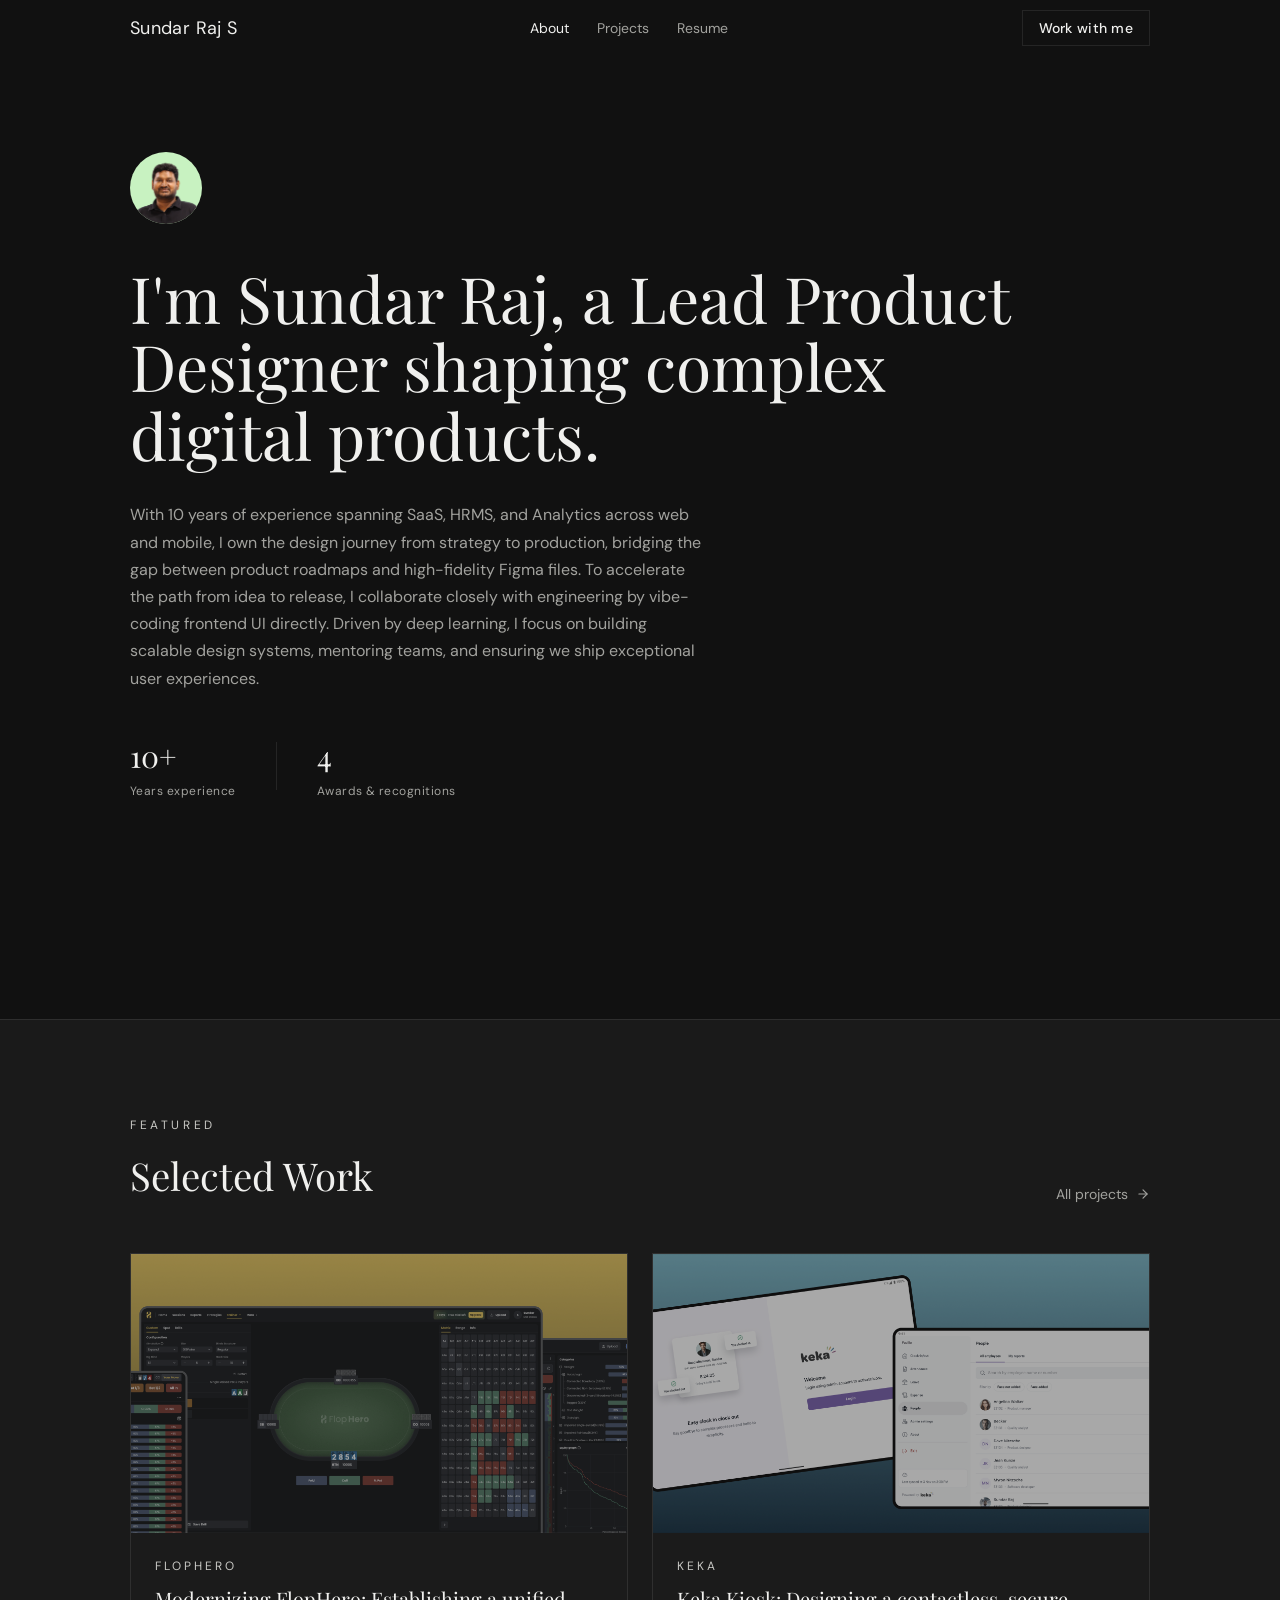
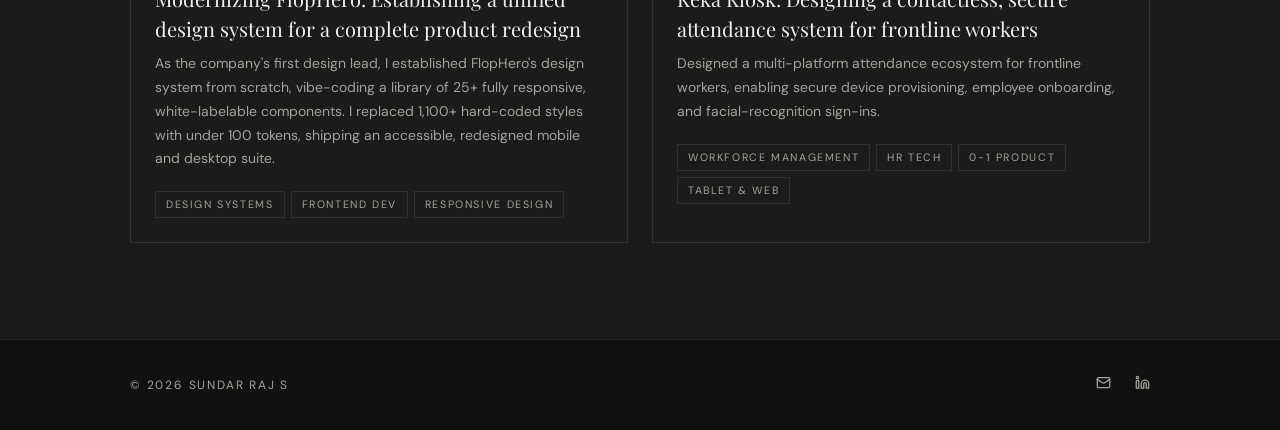
==== index.html @ 010fcfd5 "Convert internal page links to clean extensionless URLs" ====
<!DOCTYPE html>
<html lang="en">
<head>
  <meta charset="UTF-8">
  <meta name="viewport" content="width=device-width, initial-scale=1.0">
  <title>Sundar Raj S | Lead Product Designer</title>
  <meta name="description" content="Portfolio of Sundar Raj S - Lead Product Designer with 10 years of experience shaping SaaS, HRMS, and Analytics from 0 to 1.">
  
  <!-- CSS Stylesheet (fonts loaded via @import in CSS) -->
  <link rel="stylesheet" href="style.css?v=1.0.1">
  <link rel="icon" type="image/png" href="assets/images/favicon.png">
</head>
<body>

  <!-- Header & Navigation -->
  <header id="main-header">
    <nav class="nav-container">
      <a href="./" class="nav-logo">Sundar Raj S</a>
      
      <ul class="nav-links" id="nav-links">
        <li><a href="./" class="nav-link active">About</a></li>
        <li><a href="projects" class="nav-link">Projects</a></li>
        <li><a href="resume" class="nav-link">Resume</a></li>
      </ul>

      <div class="nav-controls">
        <a href="contact" class="btn-work">Work with me</a>

        <!-- Mobile Menu Trigger -->
        <button id="menu-btn" class="menu-toggle-btn" aria-label="Toggle navigation menu" aria-expanded="false" aria-controls="nav-links">
          <span class="menu-bar"></span>
          <span class="menu-bar"></span>
          <span class="menu-bar"></span>
        </button>
      </div>
    </nav>
  </header>

  <main>
    <!-- Hero Section -->
    <section class="hero-section">
      <div class="container hero-container">
        <div class="hero-content">
          <!-- Avatar -->
          <div class="avatar-circle-wrapper reveal">
            <img src="assets/images/avatar.png" alt="Sundar Raj S - Lead Product Designer" class="avatar-img" width="72" height="72">
          </div>

          <!-- Headline -->
          <h1 class="hero-title reveal">
            I'm Sundar Raj, a Lead Product Designer shaping complex digital products.
          </h1>

          <!-- Subtext -->
          <p class="hero-description reveal">
            With 10 years of experience spanning SaaS, HRMS, and Analytics across web and mobile, I own the design journey from strategy to production, bridging the gap between product roadmaps and high-fidelity Figma files. To accelerate the path from idea to release, I collaborate closely with engineering by vibe-coding frontend UI directly. Driven by deep learning, I focus on building scalable design systems, mentoring teams, and ensuring we ship exceptional user experiences.
          </p>

          <!-- Stats -->
          <div class="hero-stats reveal">
            <div class="stat-item">
              <span class="stat-num">10+</span>
              <span class="stat-label">Years experience</span>
            </div>
            <div class="stat-divider"></div>
            <div class="stat-item">
              <span class="stat-num">4</span>
              <span class="stat-label">Awards & recognitions</span>
            </div>
          </div>

          <!-- CTAs -->
          <div class="hero-actions reveal">
            <a href="projects" class="btn-primary">
              <span>View Projects</span>
              <svg class="btn-arrow" viewBox="0 0 24 24" fill="none" stroke="currentColor" stroke-width="2" stroke-linecap="round" stroke-linejoin="round">
                <line x1="5" y1="12" x2="19" y2="12"></line>
                <polyline points="12 5 19 12 12 19"></polyline>
              </svg>
            </a>
            <a href="resume" class="btn-underline">See full resume</a>
          </div>
        </div>
      </div>
    </section>

    <!-- Featured Section -->
    <section class="featured-section">
      <div class="container">
        <div class="featured-header">
          <div>
            <span class="section-subtitle">Featured</span>
            <h2 class="section-title">Selected Work</h2>
          </div>
          <a href="projects" class="all-projects-link">
            <span>All projects</span>
            <svg viewBox="0 0 24 24" fill="none" stroke="currentColor" stroke-width="2" stroke-linecap="round" stroke-linejoin="round">
              <line x1="5" y1="12" x2="19" y2="12"></line>
              <polyline points="12 5 19 12 12 19"></polyline>
            </svg>
          </a>
        </div>

        <div class="projects-grid reveal-stagger">
          <!-- Project 1: FlopHero Design System -->
          <a href="https://www.figma.com/proto/brfTWLVLjNXgGkusMZXAan/Flophero---App-modernization?node-id=1-12493&viewport=235%2C183%2C0.57&t=0TmITDCFN2LDZJGP-1&scaling=min-zoom&content-scaling=fixed&page-id=0%3A1" target="_blank" rel="noopener noreferrer" class="project-card reveal" style="--stagger-index: 0; text-decoration: none; color: inherit; display: block;">
            <div class="project-card-image">
              <img src="assets/images/case-study/flophero_banner.png" alt="FlopHero design system banner">
            </div>
            <div class="project-card-content">
              <span class="project-meta">FlopHero</span>
              <h3>Modernizing FlopHero: Establishing a unified design system for a complete product redesign</h3>
              <p>As the company's first design lead, I established FlopHero's design system from scratch, vibe-coding a library of 25+ fully responsive, white-labelable components. I replaced 1,100+ hard-coded styles with under 100 tokens, shipping an accessible, redesigned mobile and desktop suite.</p>
              <div class="project-tags">
                <span class="badge">Design Systems</span>
                <span class="badge">Frontend Dev</span>
                <span class="badge">Responsive Design</span>
              </div>
            </div>
          </a>

          <!-- Project 2: Keka Kiosk -->
          <a href="https://www.figma.com/proto/9e7sIHmRS4ksydPuWHQAsM/Keka---Kiosk-app?node-id=3001-2502&viewport=838%2C143%2C0.53&t=90IKi70VnqGnGCPE-1&scaling=min-zoom&content-scaling=fixed&page-id=0%3A1" target="_blank" rel="noopener noreferrer" class="project-card reveal" style="--stagger-index: 1; text-decoration: none; color: inherit; display: block;">
            <div class="project-card-image">
              <img src="assets/images/case-study/keka_kiosk_banner.png" alt="Keka Kiosk banner">
            </div>
            <div class="project-card-content">
              <span class="project-meta">Keka</span>
              <h3>Keka Kiosk: Designing a contactless, secure attendance system for frontline workers</h3>
              <p>Designed a multi-platform attendance ecosystem for frontline workers, enabling secure device provisioning, employee onboarding, and facial-recognition sign-ins.</p>
              <div class="project-tags">
                <span class="badge">Workforce Management</span>
                <span class="badge">HR Tech</span>
                <span class="badge">0-1 Product</span>
                <span class="badge">Tablet & Web</span>
              </div>
            </div>
          </a>
        </div>

        <!-- Mobile "All projects" link -->
        <a href="projects" class="all-projects-link-mobile">
          <span>All projects</span>
          <svg viewBox="0 0 24 24" fill="none" stroke="currentColor" stroke-width="2" stroke-linecap="round" stroke-linejoin="round">
            <line x1="5" y1="12" x2="19" y2="12"></line>
            <polyline points="12 5 19 12 12 19"></polyline>
          </svg>
        </a>
      </div>
    </section>
  </main>

  <!-- Footer -->
  <footer class="main-footer">
    <div class="container footer-container">
      <p>&copy; 2026 Sundar Raj S</p>
      <div class="social-links">
        <a href="mailto:sundar.selvanathan@gmail.com" aria-label="Email">
          <svg viewBox="0 0 24 24" fill="none" stroke="currentColor" stroke-width="2" stroke-linecap="round" stroke-linejoin="round">
            <rect width="20" height="16" x="2" y="4" rx="2"></rect>
            <path d="m22 7-8.97 5.7a1.94 1.94 0 0 1-2.06 0L2 7"></path>
          </svg>
        </a>
        <a href="https://linkedin.com/in/sundarrajs" target="_blank" rel="noopener noreferrer" aria-label="LinkedIn">
          <svg viewBox="0 0 24 24" fill="none" stroke="currentColor" stroke-width="2" stroke-linecap="round" stroke-linejoin="round">
            <path d="M16 8a6 6 0 0 1 6 6v7h-4v-7a2 2 0 0 0-2-2 2 2 0 0 0-2 2v7h-4v-7a6 6 0 0 1 6-6z"></path>
            <rect width="4" height="12" x="2" y="9"></rect>
            <circle cx="4" cy="4" r="2"></circle>
          </svg>
        </a>
      </div>
    </div>
  </footer>

  <script src="script.js?v=1.0.1"></script>
</body>
</html>
---- style.css ----
/* ==========================================================================
   DESIGN TOKENS — EDITORIAL BRUTALIST (Figma Make)
   ========================================================================== */

@import url('https://fonts.googleapis.com/css2?family=Playfair+Display:ital,wght@0,400;0,500;0,600;1,400;1,500&family=DM+Sans:wght@300;400;500&display=swap');

:root {
  /* Fonts */
  --font-serif: 'Playfair Display', Georgia, serif;
  --font-sans: 'DM Sans', system-ui, -apple-system, sans-serif;

  /* Palette */
  --bg-primary: #111111;
  --bg-secondary: #1a1a1a;
  --bg-card: #1b1b1b;
  --text-primary: #f0f0ee;
  --text-secondary: #c8c8c4;
  --text-muted: #a2a29e;
  --border-color: rgba(240, 240, 238, 0.09);
  --accent: #c8c8c4;

  /* Layout */
  --max-width: 1100px;
  --header-height: 56px;
  --transition-smooth: all 0.3s cubic-bezier(0.16, 1, 0.3, 1);
}

/* ==========================================================================
   BASE & RESET
   ========================================================================== */

*, *::before, *::after {
  box-sizing: border-box;
  margin: 0;
  padding: 0;
}

html {
  scroll-behavior: smooth;
  scroll-padding-top: var(--header-height);
  font-size: 16px;
}

body {
  font-family: var(--font-sans);
  font-weight: 400;
  background-color: var(--bg-primary);
  color: var(--text-primary);
  line-height: 1.6;
  overflow-x: hidden;
}

h1, h2, h3, h4 {
  font-weight: 500;
  line-height: 1.5;
}

a {
  color: inherit;
  text-decoration: none;
  transition: var(--transition-smooth);
}

ul {
  list-style: none;
}

img {
  max-width: 100%;
  height: auto;
  display: block;
}

/* ==========================================================================
   LAYOUT UTILITIES
   ========================================================================== */

.container {
  max-width: var(--max-width);
  margin: 0 auto;
  padding: 0 2.5rem;
  width: 100%;
}

@media (min-width: 768px) {
  .container {
    padding: 0 2.5rem;
  }
}

/* ==========================================================================
   HEADER & NAVIGATION
   ========================================================================== */

#main-header {
  position: fixed;
  top: 0;
  left: 0;
  right: 0;
  z-index: 1000;
  height: var(--header-height);
  transition: background-color 0.4s ease, border-color 0.4s ease;
  background: transparent;
}

#main-header.scrolled {
  background: rgba(17, 17, 17, 0.96);
  backdrop-filter: blur(4px);
  -webkit-backdrop-filter: blur(4px);
  border-bottom: 1px solid var(--border-color);
}

.nav-container {
  max-width: var(--max-width);
  margin: 0 auto;
  padding: 0 2.5rem;
  height: 100%;
  display: flex;
  justify-content: space-between;
  align-items: center;
}

.nav-logo {
  font-weight: 400;
  font-size: 1.125rem;
  color: var(--text-primary);
  letter-spacing: 0.02em;
}

.nav-logo:hover {
  color: var(--text-secondary);
}

.nav-links {
  display: flex;
  gap: 0.25rem;
}

.nav-link {
  font-weight: 400;
  font-size: 0.875rem;
  color: var(--text-muted);
  padding: 0.375rem 0.75rem;
  transition: color 0.2s ease;
}

.nav-link:hover {
  color: var(--text-primary);
}

.nav-link.active {
  color: var(--text-primary);
}

.nav-controls {
  display: flex;
  align-items: center;
  gap: 0.75rem;
}

/* "Work with me" button */
.btn-work {
  font-size: 0.875rem;
  font-weight: 500;
  padding: 0.375rem 1rem;
  border: 1px solid var(--border-color);
  color: var(--text-primary);
  letter-spacing: 0.02em;
  transition: all 0.2s ease;
}

.btn-work:hover {
  background: var(--text-primary);
  color: var(--bg-primary);
  border-color: var(--text-primary);
}

.btn-work.active {
  background: var(--text-primary);
  color: var(--bg-primary);
  border-color: var(--text-primary);
}

/* Mobile Menu Toggle */
.menu-toggle-btn {
  display: none;
  background: transparent;
  border: none;
  width: 28px;
  height: 20px;
  cursor: pointer;
  flex-direction: column;
  justify-content: space-between;
  padding: 0;
}

.menu-bar {
  display: block;
  width: 100%;
  height: 2px;
  background: var(--text-primary);
  transition: var(--transition-smooth);
}

/* ==========================================================================
   HERO SECTION (HOME PAGE)
   ========================================================================== */

.hero-section {
  min-height: 100vh;
  display: flex;
  flex-direction: column;
  justify-content: center;
  padding-top: var(--header-height);
}

.hero-container {
  padding-top: 6rem;
  padding-bottom: 8rem;
}

.hero-content {
  max-width: 100%;
}

/* Avatar */
.avatar-circle-wrapper {
  width: 72px;
  height: 72px;
  border-radius: 50%;
  overflow: hidden;
  background-color: #c8f2c1;
  margin-bottom: 2.5rem;
}

.avatar-img {
  width: 100%;
  height: 100%;
  object-fit: cover;
}

/* Headline */
.hero-title {
  font-family: var(--font-serif);
  font-size: clamp(2.25rem, 5vw, 4.5rem);
  font-weight: 400;
  line-height: 1.07;
  color: var(--text-primary);
  margin-bottom: 2rem;
  max-width: 56rem;
}

.hero-title em,
.hero-title .italic {
  font-style: italic;
  color: var(--text-secondary);
}

/* Subtext */
.hero-description {
  color: var(--text-muted);
  font-size: 1rem;
  line-height: 1.7;
  max-width: 36rem;
  margin-bottom: 2.5rem;
}

/* Stats */
.hero-stats {
  display: flex;
  align-items: flex-start;
  gap: 2.5rem;
  margin-bottom: 3rem;
}

.stat-item {
  display: flex;
  flex-direction: column;
  gap: 0.125rem;
}

.stat-num {
  font-family: var(--font-serif);
  font-size: 1.875rem;
  font-weight: 400;
  color: var(--text-primary);
}

.stat-label {
  font-size: 0.75rem;
  color: var(--text-muted);
  letter-spacing: 0.04em;
}

.stat-divider {
  width: 1px;
  height: 48px;
  background: var(--border-color);
  align-self: center;
}

/* CTAs */
.hero-actions {
  display: flex;
  flex-wrap: wrap;
  align-items: center;
  gap: 1rem;
}

.btn-primary {
  display: inline-flex;
  align-items: center;
  gap: 0.5rem;
  background: var(--text-primary);
  color: var(--bg-primary);
  padding: 0.625rem 1.5rem;
  font-size: 0.875rem;
  font-weight: 500;
  letter-spacing: 0.02em;
  border: none;
  cursor: pointer;
  transition: opacity 0.2s ease;
}

.btn-primary:hover {
  opacity: 0.8;
}

.btn-primary .btn-arrow {
  width: 14px;
  height: 14px;
}

.btn-underline {
  font-size: 0.875rem;
  color: var(--text-muted);
  text-decoration: underline;
  text-underline-offset: 4px;
  text-decoration-color: rgba(110, 110, 106, 0.3);
  letter-spacing: 0.02em;
}

.btn-underline:hover {
  color: var(--text-primary);
}

/* ==========================================================================
   FEATURED / SELECTED WORK SECTION
   ========================================================================== */

.featured-section {
  background: var(--bg-secondary);
  border-top: 1px solid var(--border-color);
  padding: 6rem 0;
}

.section-subtitle {
  font-size: 0.75rem;
  letter-spacing: 0.3em;
  text-transform: uppercase;
  color: var(--text-secondary);
  margin-bottom: 0.75rem;
  display: block;
}

.section-title {
  font-family: var(--font-serif);
  font-size: clamp(1.875rem, 3vw, 2.5rem);
  font-weight: 400;
  color: var(--text-primary);
}

.featured-header {
  display: flex;
  align-items: flex-end;
  justify-content: space-between;
  margin-bottom: 3rem;
}

.all-projects-link {
  display: flex;
  align-items: center;
  gap: 0.5rem;
  font-size: 0.875rem;
  color: var(--text-muted);
  transition: color 0.2s ease;
}

.all-projects-link:hover {
  color: var(--text-primary);
}

.all-projects-link svg {
  width: 14px;
  height: 14px;
}

/* Project Cards */
.projects-grid {
  display: grid;
  grid-template-columns: repeat(2, 1fr);
  gap: 1.5rem;
}

.project-card {
  background: var(--bg-card);
  border: 1px solid var(--border-color);
  overflow: hidden;
  cursor: pointer;
  transition: border-color 0.3s ease;
}

.project-card:hover {
  border-color: rgba(200, 200, 196, 0.25);
}

.project-card-image {
  aspect-ratio: 16 / 9;
  background: #252525;
  overflow: hidden;
  position: relative;
}

.project-card-image img {
  width: 100%;
  height: 100%;
  object-fit: cover;
  opacity: 0.6;
  filter: grayscale(0.4);
  transition: all 0.7s ease;
}

.project-card:hover .project-card-image img {
  opacity: 0.85;
  transform: scale(1.04);
}

.project-card-content {
  padding: 1.5rem;
}

.project-meta {
  font-size: 0.75rem;
  letter-spacing: 0.25em;
  text-transform: uppercase;
  color: var(--text-secondary);
  margin-bottom: 0.5rem;
  display: block;
}

.project-card-content h3 {
  font-family: var(--font-serif);
  font-size: 1.25rem;
  font-weight: 400;
  color: var(--text-primary);
  margin-bottom: 0.5rem;
}

.project-card-content p {
  font-size: 0.875rem;
  color: var(--text-muted);
  line-height: 1.7;
  margin-bottom: 1.25rem;
}

.project-tags {
  display: flex;
  flex-wrap: wrap;
  gap: 0.375rem;
}

.badge {
  font-size: 0.67rem;
  padding: 0.25rem 0.625rem;
  border: 1px solid var(--border-color);
  color: var(--text-muted);
  text-transform: uppercase;
  letter-spacing: 0.15em;
}

/* Coming soon overlay */
.coming-soon-overlay {
  position: absolute;
  inset: 0;
  background: rgba(17, 17, 17, 0.6);
  display: flex;
  align-items: center;
  justify-content: center;
  opacity: 0;
  transition: opacity 0.3s ease;
}

.project-card:hover .coming-soon-overlay {
  opacity: 1;
}

.coming-soon-label {
  font-size: 0.75rem;
  letter-spacing: 0.3em;
  text-transform: uppercase;
  color: var(--text-muted);
  border: 1px solid var(--border-color);
  padding: 0.5rem 1rem;
  background: rgba(17, 17, 17, 0.8);
}

/* ==========================================================================
   PROJECTS PAGE
   ========================================================================== */

.projects-page-section {
  padding-top: calc(var(--header-height) + 5rem);
  padding-bottom: 6rem;
}

.page-header {
  margin-bottom: 3.5rem;
}

.page-title {
  font-family: var(--font-serif);
  font-size: clamp(2.25rem, 4vw, 3rem);
  font-weight: 400;
  color: var(--text-primary);
}

/* ==========================================================================
   RESUME PAGE
   ========================================================================== */

.resume-page-section {
  padding-top: calc(var(--header-height) + 5rem);
  padding-bottom: 8rem;
}

.resume-header {
  display: flex;
  align-items: flex-end;
  justify-content: space-between;
  margin-bottom: 4rem;
}

.resume-header h1 {
  font-size: clamp(2.25rem, 4vw, 3rem);
  font-weight: 600;
  color: var(--text-primary);
  margin-bottom: 0.25rem;
}

.resume-header p {
  font-size: 0.875rem;
  color: var(--text-muted);
}

.btn-download {
  display: inline-flex;
  align-items: center;
  gap: 0.5rem;
  border: 1px solid var(--border-color);
  color: var(--text-primary);
  padding: 0.625rem 1.25rem;
  font-size: 0.875rem;
  font-weight: 500;
  letter-spacing: 0.02em;
  background: transparent;
  cursor: pointer;
  transition: all 0.2s ease;
  flex-shrink: 0;
}

.btn-download:hover {
  background: var(--text-primary);
  color: var(--bg-primary);
}

.btn-download svg {
  width: 14px;
  height: 14px;
}

/* Timeline */
.timeline {
  position: relative;
  max-width: 800px;
}

.timeline-entry {
  position: relative;
  display: flex;
  gap: 1rem;
  padding-bottom: 2.5rem;
}

/* Timeline dot */
.timeline-dot-col {
  width: 40px;
  position: relative;
  flex-shrink: 0;
  display: flex;
  flex-direction: column;
  align-items: center;
  padding-top: 0.5rem;
}

.timeline-dot-col::after {
  content: '';
  position: absolute;
  top: 1.125rem; /* starts right below the dot */
  bottom: -2.5rem; /* extends to meet the next dot */
  width: 1px;
  background: var(--border-color);
  z-index: 1;
}

.timeline-entry:last-child .timeline-dot-col::after {
  display: none;
}

.timeline-dot {
  width: 10px;
  height: 10px;
  border-radius: 50%;
  z-index: 10;
  box-shadow: 0 0 0 4px var(--bg-primary);
}

/* Timeline text layout (No cards) */
.timeline-card {
  flex: 1;
  min-width: 0;
  background: transparent;
  border: none;
  padding: 0 0 0.5rem 0;
}

.timeline-card-header {
  display: flex;
  align-items: flex-start;
  justify-content: space-between;
  gap: 1rem;
  margin-bottom: 0.35rem;
}

.company-name {
  font-size: 1.125rem;
  font-weight: 500;
  color: var(--text-primary);
  padding-left: 0; /* removed card border left */
}

.current-badge {
  font-size: 0.58rem;
  padding: 0.125rem 0.5rem;
  background: rgba(200, 200, 196, 0.1);
  color: var(--text-secondary);
  border: 1px solid rgba(200, 200, 196, 0.2);
  text-transform: uppercase;
  letter-spacing: 0.15em;
}

.timeline-period {
  font-size: 0.75rem;
  color: var(--text-muted);
  white-space: nowrap;
  flex-shrink: 0;
  margin-top: 0.25rem;
  font-variant-numeric: tabular-nums;
}

.company-detail {
  font-size: 0.75rem;
  color: var(--text-muted);
  margin-bottom: 0.5rem;
}

.role-row {
  display: flex;
  align-items: center;
  gap: 0.5rem;
  margin-bottom: 0.75rem;
}

.role-title {
  font-size: 1.05rem;
  font-weight: 600;
  color: var(--text-primary);
}

.role-type-badge {
  font-size: 0.75rem;
  color: var(--text-muted);
  background: #252525;
  padding: 0.125rem 0.5rem;
}

.timeline-bullets {
  display: flex;
  flex-direction: column;
  gap: 0.5rem;
  border-top: none; /* removed top divider border */
  padding-top: 0;
}

.timeline-bullets p {
  font-size: 0.875rem;
  color: var(--text-muted);
  line-height: 1.7;
}

.timeline-bullets p strong {
  color: var(--text-primary);
  font-weight: 500;
}

/* Two-column layout grid for Resume Page */
.resume-grid {
  display: grid;
  grid-template-columns: 1.6fr 1fr;
  gap: 5rem;
  align-items: start;
}

/* Resume Sidebar (Awards, Education, Skills) */
.resume-sidebar {
  display: flex;
  flex-direction: column;
  gap: 3.5rem;
  position: sticky;
  top: calc(var(--header-height) + 2rem);
}

.resume-extras {
  border-top: none; /* removed old top border */
  padding-top: 0;
  margin-top: 0;
  display: flex;
  flex-direction: column;
  gap: 3.5rem;
}

.resume-extras .section-subtitle {
  margin-bottom: 1.5rem;
}

.award-item {
  display: flex;
  gap: 0.75rem;
  align-items: flex-start;
  border: 1px solid var(--border-color);
  padding: 0.75rem 1rem;
}

.award-item + .award-item {
  margin-top: 0.75rem;
}

.award-marker {
  color: var(--text-secondary);
  flex-shrink: 0;
  margin-top: 0.125rem;
}

.award-item p {
  font-size: 0.875rem;
  color: var(--text-primary);
  font-weight: 500;
  line-height: 1.7;
}

.education-card {
  border: 1px solid var(--border-color);
  padding: 1.25rem;
}

.education-card .edu-name {
  font-size: 0.875rem;
  font-weight: 600;
  color: var(--text-primary);
  margin-bottom: 0.125rem;
}

.education-card .edu-college {
  font-size: 0.875rem;
  color: var(--text-muted);
}

.education-card .edu-degree {
  font-size: 0.875rem;
  color: var(--text-muted);
  margin-top: 0.25rem;
}

.education-card .edu-year {
  font-size: 0.75rem;
  color: rgba(110, 110, 106, 0.6);
  margin-top: 0.25rem;
  letter-spacing: 0.02em;
}

.skills-tag-list {
  display: flex;
  flex-wrap: wrap;
  gap: 0.5rem;
}

.skills-tag-list .badge {
  font-size: 0.75rem;
  padding: 0.375rem 0.75rem;
}

/* ==========================================================================
   CONTACT PAGE
   ========================================================================== */

.contact-page-section {
  padding-top: calc(var(--header-height) + 5rem);
  padding-bottom: 6rem;
}

.contact-headline {
  font-family: var(--font-serif);
  font-size: clamp(2.25rem, 5vw, 3.75rem);
  font-weight: 400;
  color: var(--text-primary);
  margin-bottom: 1.5rem;
  line-height: 1.15;
  max-width: 48rem;
}

.contact-headline em {
  color: var(--text-secondary);
}

.contact-subtext {
  color: var(--text-muted);
  font-size: 1rem;
  max-width: 32rem;
  line-height: 1.7;
}

.contact-grid {
  display: grid;
  grid-template-columns: 1fr 1fr;
  gap: 4rem;
  margin-top: 4rem;
}

/* Contact info items */
.contact-info-list {
  display: flex;
  flex-direction: column;
  gap: 1.5rem;
}

.contact-info-item {
  display: flex;
  align-items: flex-start;
  gap: 1rem;
  border-bottom: 1px solid var(--border-color);
  padding-bottom: 1.5rem;
}

.contact-icon-box {
  width: 32px;
  height: 32px;
  border: 1px solid var(--border-color);
  display: flex;
  align-items: center;
  justify-content: center;
  flex-shrink: 0;
}

.contact-icon-box svg {
  width: 14px;
  height: 14px;
  color: var(--text-muted);
}

.contact-info-label {
  font-size: 0.75rem;
  color: var(--text-muted);
  letter-spacing: 0.15em;
  text-transform: uppercase;
  margin-bottom: 0.25rem;
}

.contact-info-value {
  font-size: 0.875rem;
  color: var(--text-primary);
}

.contact-info-value a {
  color: var(--text-primary);
}

.contact-info-value a:hover {
  color: var(--text-secondary);
}

/* Contact form */
.contact-form {
  display: flex;
  flex-direction: column;
  gap: 1.25rem;
}

.contact-form label {
  font-size: 0.75rem;
  letter-spacing: 0.15em;
  text-transform: uppercase;
  color: var(--text-muted);
  display: block;
  margin-bottom: 0.5rem;
}

.contact-form input,
.contact-form textarea {
  width: 100%;
  background: var(--bg-secondary);
  border: 1px solid var(--border-color);
  padding: 0.75rem 1rem;
  font-size: 0.875rem;
  font-family: var(--font-sans);
  color: var(--text-primary);
  transition: border-color 0.2s ease;
  outline: none;
}

.contact-form input::placeholder,
.contact-form textarea::placeholder {
  color: rgba(110, 110, 106, 0.5);
}

.contact-form input:focus,
.contact-form textarea:focus {
  border-color: rgba(200, 200, 196, 0.4);
}

.contact-form textarea {
  resize: none;
}

.btn-submit {
  display: inline-flex;
  align-items: center;
  gap: 0.5rem;
  background: var(--text-primary);
  color: var(--bg-primary);
  padding: 0.75rem 1.5rem;
  font-size: 0.875rem;
  font-family: var(--font-sans);
  font-weight: 500;
  letter-spacing: 0.02em;
  border: none;
  cursor: pointer;
  transition: opacity 0.2s ease;
  width: fit-content;
}

.btn-submit:hover {
  opacity: 0.8;
}

.btn-submit svg {
  width: 14px;
  height: 14px;
}

/* Success state */
.contact-success {
  border: 1px solid var(--border-color);
  padding: 2rem;
  display: flex;
  flex-direction: column;
  align-items: flex-start;
  gap: 1rem;
}

.contact-success-icon {
  width: 40px;
  height: 40px;
  border: 1px solid var(--text-secondary);
  display: flex;
  align-items: center;
  justify-content: center;
}

.contact-success-icon svg {
  width: 14px;
  height: 14px;
  color: var(--text-secondary);
}

.contact-success h3 {
  font-family: var(--font-serif);
  font-weight: 500;
  color: var(--text-primary);
}

.contact-success p {
  font-size: 0.875rem;
  color: var(--text-muted);
}

/* ==========================================================================
   FOOTER
   ========================================================================== */

.main-footer {
  border-top: 1px solid var(--border-color);
  background: var(--bg-primary);
}

.footer-container {
  display: flex;
  flex-direction: row;
  align-items: center;
  justify-content: space-between;
  gap: 1rem;
  padding-top: 2rem;
  padding-bottom: 2rem;
}

.footer-container p {
  font-size: 0.75rem;
  color: var(--text-muted);
  letter-spacing: 0.15em;
  text-transform: uppercase;
}

.social-links {
  display: flex;
  gap: 1.5rem;
}

.social-links a {
  color: var(--text-muted);
  transition: color 0.2s ease;
}

.social-links a:hover {
  color: var(--text-primary);
}

.social-links svg {
  width: 15px;
  height: 15px;
}

/* ==========================================================================
   SCROLL REVEAL ANIMATIONS
   ========================================================================== */

.reveal {
  opacity: 0;
  transform: translateY(16px);
  transition: opacity 0.55s ease, transform 0.55s ease;
}

.reveal.visible {
  opacity: 1;
  transform: translateY(0);
}

/* Staggered children */
.reveal-stagger > .reveal {
  transition-delay: calc(var(--stagger-index, 0) * 80ms);
}

/* ==========================================================================
   MOBILE RESPONSIVE
   ========================================================================== */

@media (max-width: 768px) {
  .container {
    padding: 0 1.5rem;
  }

  .nav-container {
    padding: 0 1.5rem;
  }

  /* Mobile nav */
  .nav-links {
    position: fixed;
    top: 0;
    left: 0;
    width: 100vw;
    height: 100vh;
    background: var(--bg-primary);
    flex-direction: column;
    align-items: center;
    justify-content: center;
    gap: 2rem;
    transform: translateY(-100%);
    transition: transform 0.35s cubic-bezier(0.16, 1, 0.3, 1), opacity 0.35s ease, visibility 0.35s ease;
    z-index: 999;
    opacity: 0;
    visibility: hidden;
    pointer-events: none;
  }

  .nav-links.active {
    transform: translateY(0);
    opacity: 1;
    visibility: visible;
    pointer-events: auto;
  }

  .nav-link {
    font-size: 1.25rem;
  }

  .nav-logo {
    font-size: 1.05rem;
  }

  .nav-controls {
    gap: 1.25rem;
  }

  .menu-toggle-btn {
    display: flex;
    z-index: 1001;
  }

  .btn-work {
    display: inline-block;
    font-size: 0.75rem;
    padding: 0.3125rem 0.75rem;
  }

  /* Hero */
  .hero-container {
    padding-top: 4rem;
    padding-bottom: 4rem;
  }

  .hero-stats {
    gap: 1.5rem;
  }

  .stat-divider {
    height: 36px;
  }

  /* Project grid */
  .projects-grid {
    grid-template-columns: 1fr;
  }

  /* Featured header */
  .featured-header {
    flex-direction: column;
    align-items: flex-start;
    gap: 1rem;
  }

  .all-projects-link {
    display: none;
  }

  .all-projects-link-mobile {
    display: flex;
    align-items: center;
    gap: 0.5rem;
    font-size: 0.875rem;
    color: var(--text-muted);
    margin-top: 2rem;
  }

  .all-projects-link-mobile:hover {
    color: var(--text-primary);
  }

  .all-projects-link-mobile svg {
    width: 14px;
    height: 14px;
  }

  /* Resume */
  .resume-header {
    flex-direction: column;
    align-items: flex-start;
    gap: 1.5rem;
  }

  .resume-grid {
    grid-template-columns: 1fr;
    gap: 4rem;
  }

  .resume-sidebar {
    position: static;
  }

  /* Contact */
  .contact-grid {
    grid-template-columns: 1fr;
    gap: 3rem;
  }

  /* Footer */
  .footer-container {
    flex-direction: column;
    align-items: center;
    text-align: center;
    gap: 1.5rem;
    padding-top: 2.5rem;
    padding-bottom: 2.5rem;
  }
}

/* Company logo integration in career timeline */
.company-logo {
  height: 24px;
  width: auto;
  max-height: 28px;
  display: inline-block;
  vertical-align: middle;
}

img.company-logo {
  opacity: 1;
}

@media (min-width: 769px) {
  .all-projects-link-mobile {
    display: none;
  }
}

/* ==========================================================================
   CASE STUDY STYLING
   ========================================================================== */

.case-study-page-section {
  padding: 4rem 0 8rem 0;
}

.case-study-back-link {
  display: inline-flex;
  align-items: center;
  gap: 0.5rem;
  font-size: 0.875rem;
  color: var(--text-muted);
  text-decoration: none;
  margin-bottom: 2.5rem;
  transition: var(--transition-smooth);
}

.case-study-back-link:hover {
  color: var(--text-primary);
}

.case-study-back-link svg {
  width: 16px;
  height: 16px;
  transition: transform 0.2s ease;
}

.case-study-back-link:hover svg {
  transform: translateX(-4px);
}

.case-study-hero {
  margin-bottom: 4rem;
}

.case-study-title {
  font-family: var(--font-serif);
  font-size: clamp(2rem, 4.5vw, 3.75rem);
  font-weight: 500;
  line-height: 1.15;
  color: var(--text-primary);
  margin-bottom: 1.5rem;
}

.case-study-subtitle {
  font-size: 1.125rem;
  line-height: 1.6;
  color: var(--text-secondary);
  max-width: 850px;
  margin-bottom: 3.5rem;
}

/* Metadata Grid */
.case-study-meta-grid {
  display: grid;
  grid-template-columns: repeat(4, 1fr);
  border-top: 1px solid var(--border-color);
  border-bottom: 1px solid var(--border-color);
  padding: 2rem 0;
  gap: 2rem;
}

.meta-item {
  display: flex;
  flex-direction: column;
  gap: 0.5rem;
}

.meta-label {
  font-size: 0.75rem;
  text-transform: uppercase;
  letter-spacing: 0.05em;
  color: var(--text-muted);
}

.meta-value {
  font-size: 0.875rem;
  color: var(--text-primary);
  line-height: 1.4;
}

/* Case Study Body */
.case-study-content {
  max-width: 900px;
  margin: 0 auto;
}

.case-study-section {
  margin-bottom: 5rem;
}

.case-study-section-title {
  font-family: var(--font-serif);
  font-size: 1.5rem;
  font-weight: 500;
  color: var(--text-primary);
  margin-bottom: 1.25rem;
}

.case-study-section p {
  font-size: 1rem;
  line-height: 1.8;
  color: var(--text-muted);
  margin-bottom: 1.5rem;
}

.case-study-section p strong {
  color: var(--text-primary);
}

.case-study-quote {
  font-family: var(--font-serif);
  font-size: 1.5rem;
  font-style: italic;
  line-height: 1.5;
  color: var(--text-primary);
  padding-left: 2rem;
  border-left: 2px solid var(--text-muted);
  margin: 3.5rem 0;
}

/* Side-by-side grid */
.case-study-grid-2col {
  display: grid;
  grid-template-columns: 1fr 1fr;
  gap: 4rem;
  align-items: center;
  margin-bottom: 5rem;
}

.case-study-grid-2col.reverse .grid-image-col {
  order: -1;
}

.grid-text-col p {
  font-size: 1rem;
  line-height: 1.8;
  color: var(--text-muted);
}

.grid-image-col {
  display: flex;
  justify-content: center;
  background: var(--bg-secondary);
  padding: 3rem;
  border: 1px solid var(--border-color);
}

.grid-image-col img {
  max-width: 100%;
  height: auto;
  max-height: 480px;
  object-fit: contain;
}

/* Full Width Display */
.case-study-full-image {
  margin: 5rem 0;
  background: var(--bg-secondary);
  padding: 3rem;
  border: 1px solid var(--border-color);
  display: flex;
  justify-content: center;
}

.case-study-full-image img {
  max-width: 100%;
  height: auto;
  max-height: 600px;
  object-fit: contain;
}

/* Responsive */
@media (max-width: 768px) {
  .case-study-meta-grid {
    grid-template-columns: repeat(2, 1fr);
    gap: 1.5rem;
  }
  
  .case-study-grid-2col {
    grid-template-columns: 1fr;
    gap: 2rem;
  }
  
  .case-study-grid-2col.reverse .grid-image-col {
    order: 0;
  }
  
  .grid-image-col, .case-study-full-image {
    padding: 1.5rem;
  }
}
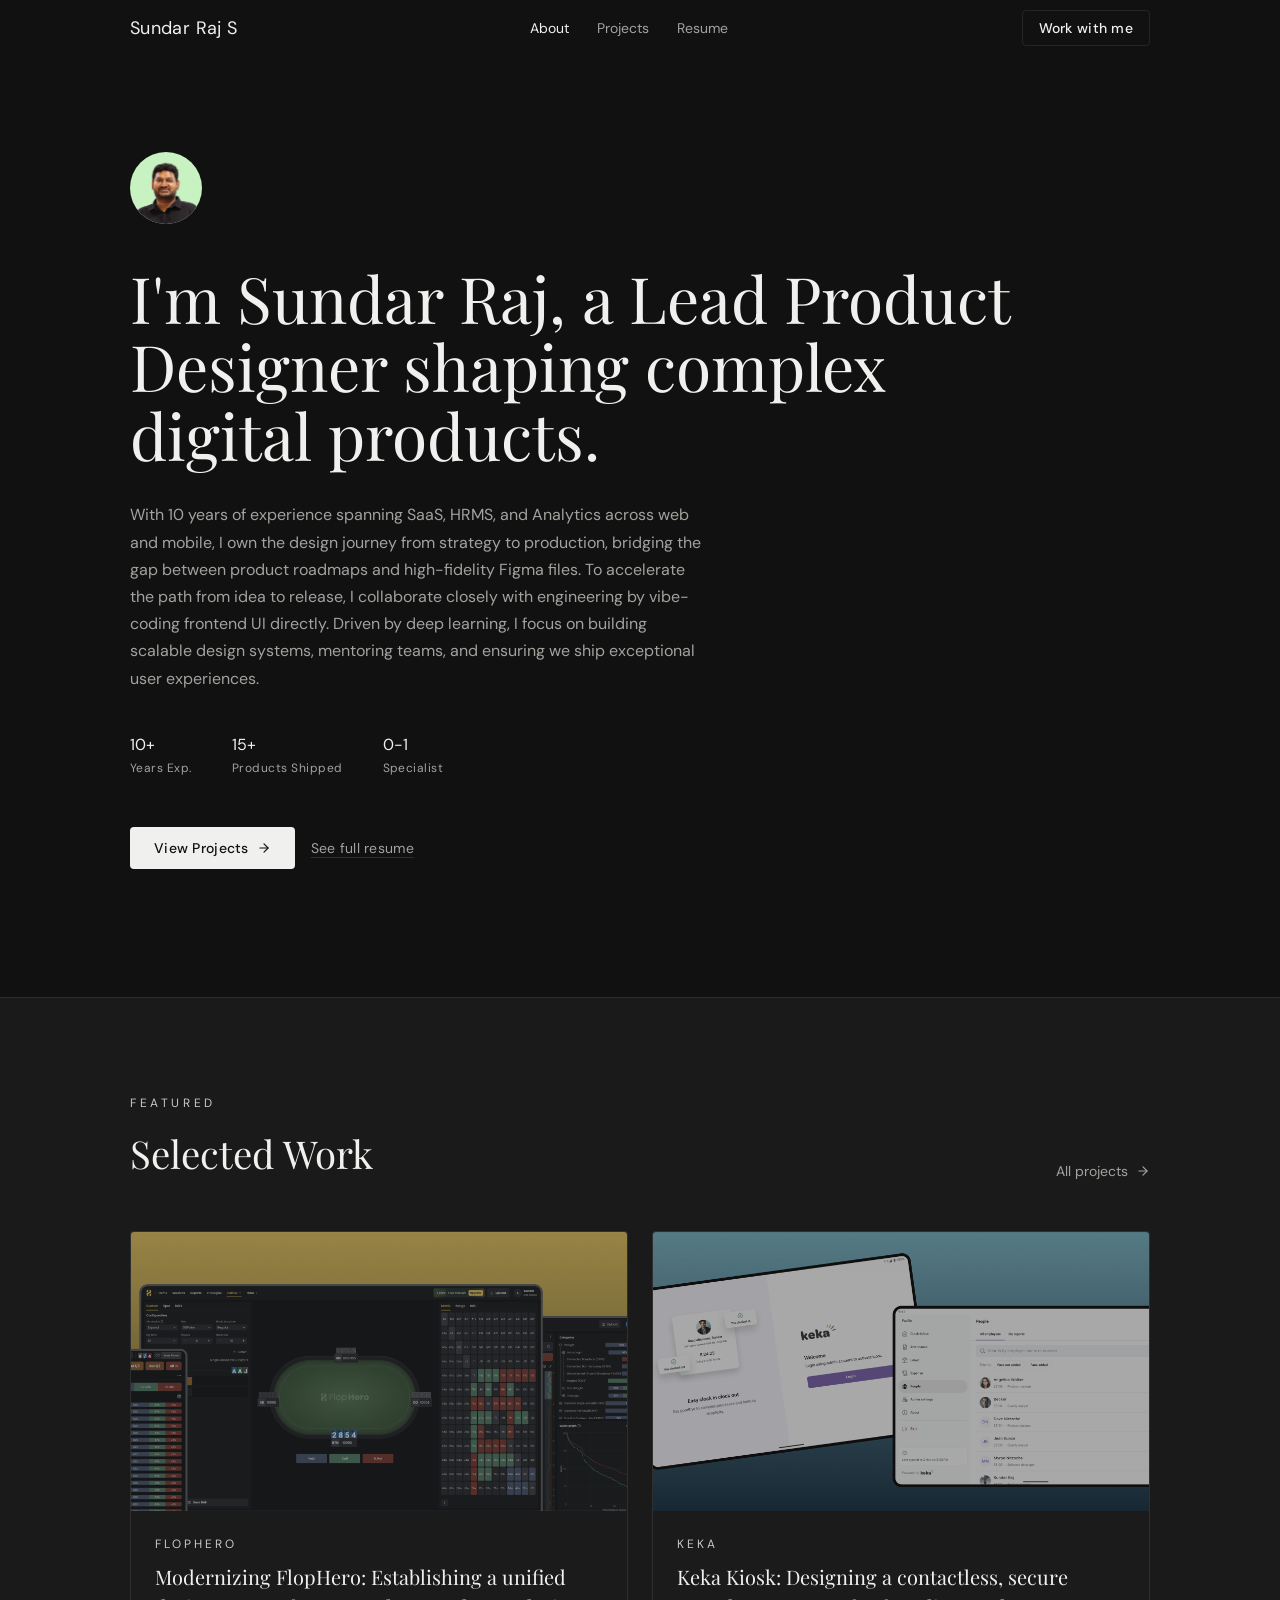
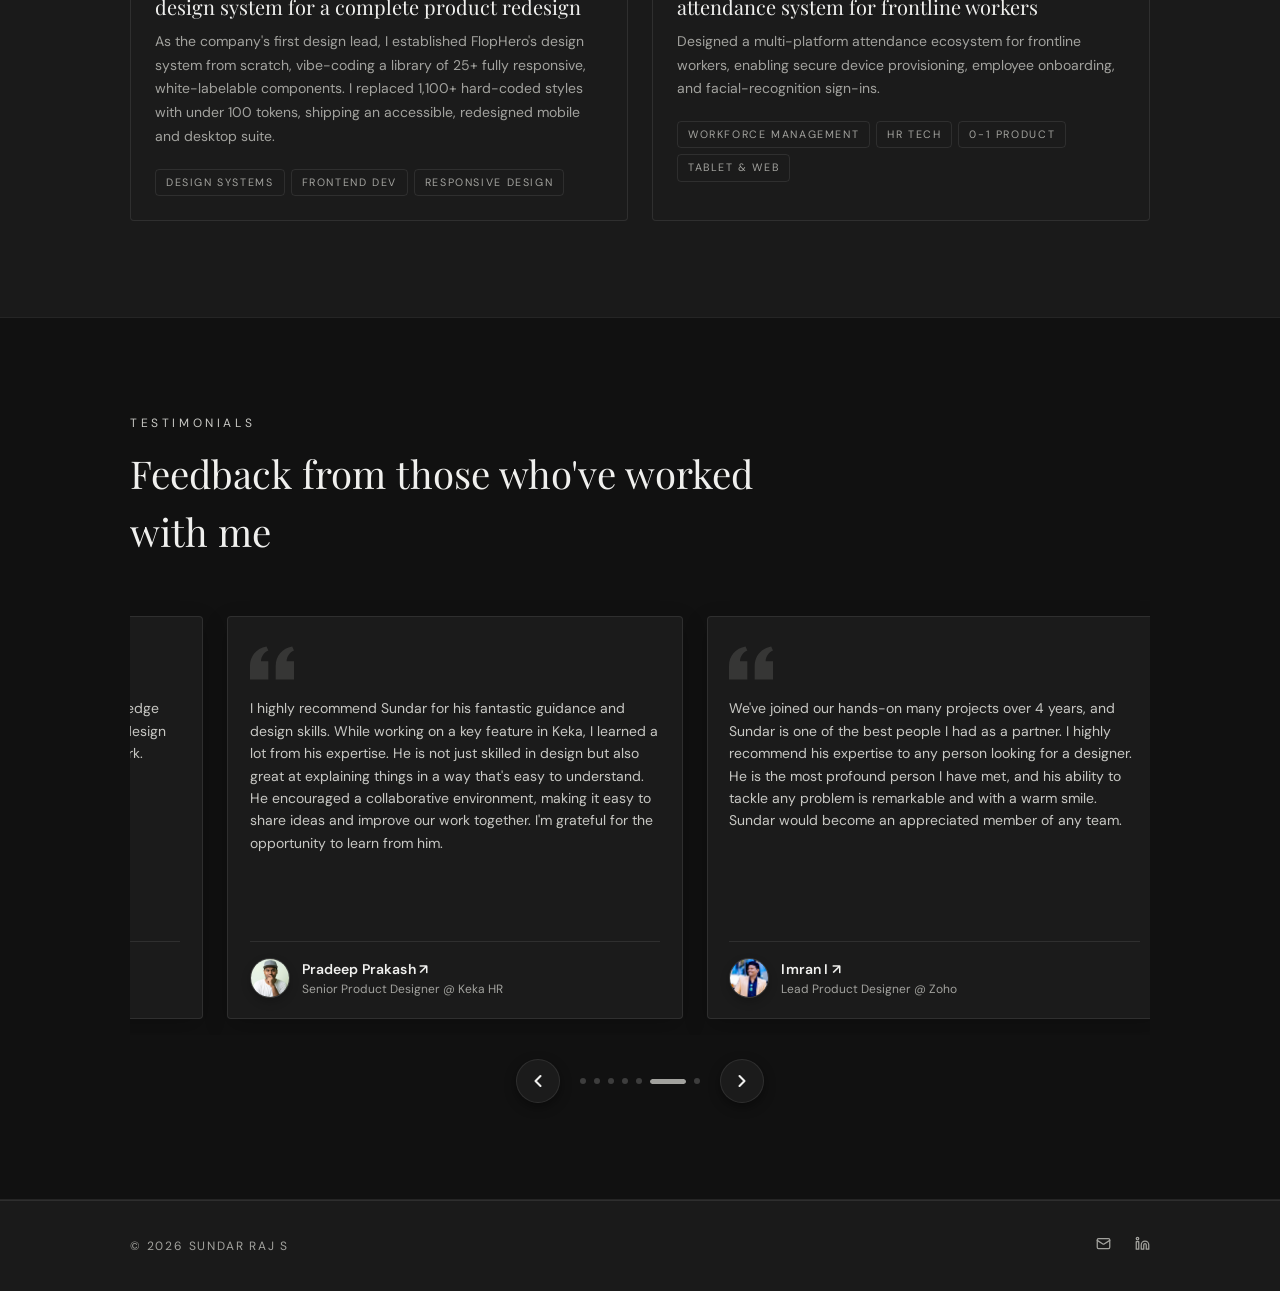
==== commit 1d940886: "refactor(testimonials): update testimonials carousel, modal dialog, and global 4px radius token - Ad" ====
--- a/index.html
+++ b/index.html
@@ -9,22 +9,31 @@
   <!-- CSS Stylesheet (fonts loaded via @import in CSS) -->
   <link rel="stylesheet" href="style.css?v=1.0.1">
   <link rel="icon" type="image/png" href="assets/images/favicon.png">
+  
+  <!-- Microsoft Clarity -->
+  <script type="text/javascript">
+      (function(c,l,a,r,i,t,y){
+          c[a]=c[a]||function(){(c[a].q=c[a].q||[]).push(arguments)};
+          t=l.createElement(r);t.async=1;t.src="https://www.clarity.ms/tag/"+i;
+          y=l.getElementsByTagName(r)[0];y.parentNode.insertBefore(t,y);
+      })(window, document, "clarity", "script", "xtdjxrdz0n");
+  </script>
 </head>
 <body>
 
   <!-- Header & Navigation -->
   <header id="main-header">
     <nav class="nav-container">
-      <a href="./" class="nav-logo">Sundar Raj S</a>
+      <a href="index.html" class="nav-logo">Sundar Raj S</a>
       
       <ul class="nav-links" id="nav-links">
-        <li><a href="./" class="nav-link active">About</a></li>
-        <li><a href="projects" class="nav-link">Projects</a></li>
-        <li><a href="resume" class="nav-link">Resume</a></li>
+        <li><a href="index.html" class="nav-link active">About</a></li>
+        <li><a href="projects.html" class="nav-link">Projects</a></li>
+        <li><a href="resume.html" class="nav-link">Resume</a></li>
       </ul>
 
       <div class="nav-controls">
-        <a href="contact" class="btn-work">Work with me</a>
+        <a href="contact.html" class="btn-work">Work with me</a>
 
         <!-- Mobile Menu Trigger -->
         <button id="menu-btn" class="menu-toggle-btn" aria-label="Toggle navigation menu" aria-expanded="false" aria-controls="nav-links">
@@ -59,26 +68,29 @@
           <!-- Stats -->
           <div class="hero-stats reveal">
             <div class="stat-item">
-              <span class="stat-num">10+</span>
-              <span class="stat-label">Years experience</span>
-            </div>
-            <div class="stat-divider"></div>
+              <span class="stat-number">10+</span>
+              <span class="stat-label">Years Exp.</span>
+            </div>
             <div class="stat-item">
-              <span class="stat-num">4</span>
-              <span class="stat-label">Awards & recognitions</span>
+              <span class="stat-number">15+</span>
+              <span class="stat-label">Products Shipped</span>
+            </div>
+            <div class="stat-item">
+              <span class="stat-number">0-1</span>
+              <span class="stat-label">Specialist</span>
             </div>
           </div>
 
           <!-- CTAs -->
           <div class="hero-actions reveal">
-            <a href="projects" class="btn-primary">
+            <a href="projects.html" class="btn-primary">
               <span>View Projects</span>
               <svg class="btn-arrow" viewBox="0 0 24 24" fill="none" stroke="currentColor" stroke-width="2" stroke-linecap="round" stroke-linejoin="round">
                 <line x1="5" y1="12" x2="19" y2="12"></line>
                 <polyline points="12 5 19 12 12 19"></polyline>
               </svg>
             </a>
-            <a href="resume" class="btn-underline">See full resume</a>
+            <a href="resume.html" class="btn-underline">See full resume</a>
           </div>
         </div>
       </div>
@@ -92,7 +104,7 @@
             <span class="section-subtitle">Featured</span>
             <h2 class="section-title">Selected Work</h2>
           </div>
-          <a href="projects" class="all-projects-link">
+          <a href="projects.html" class="all-projects-link">
             <span>All projects</span>
             <svg viewBox="0 0 24 24" fill="none" stroke="currentColor" stroke-width="2" stroke-linecap="round" stroke-linejoin="round">
               <line x1="5" y1="12" x2="19" y2="12"></line>
@@ -139,7 +151,7 @@
         </div>
 
         <!-- Mobile "All projects" link -->
-        <a href="projects" class="all-projects-link-mobile">
+        <a href="projects.html" class="all-projects-link-mobile">
           <span>All projects</span>
           <svg viewBox="0 0 24 24" fill="none" stroke="currentColor" stroke-width="2" stroke-linecap="round" stroke-linejoin="round">
             <line x1="5" y1="12" x2="19" y2="12"></line>
@@ -148,7 +160,186 @@
         </a>
       </div>
     </section>
+
+    <!-- Testimonials Section -->
+    <section class="testimonials-section">
+      <div class="container">
+        <div class="testimonials-header reveal">
+          <span class="section-subtitle">Testimonials</span>
+          <h2 class="section-title">Feedback from those who've worked with me</h2>
+        </div>
+
+        <!-- Carousel Wrapper: Full Width Viewport -->
+        <div class="testimonials-carousel-wrapper reveal">
+          <div class="testimonials-carousel-viewport" id="testimonials-viewport">
+            <div class="testimonials-track" id="testimonials-track">
+
+              <!-- Card 1: Raul -->
+              <div class="testimonial-card">
+                <svg class="testimonial-quote-icon" viewBox="0 0 24 24" fill="currentColor" aria-hidden="true"><path d="M14.017 21v-7.391c0-5.704 3.731-9.57 8.983-10.609l.995 2.151c-2.432.917-3.995 3.638-3.995 5.849h4v10h-9.983zm-14.017 0v-7.391c0-5.704 3.748-9.57 9-10.609l.996 2.151c-2.433.917-3.996 3.638-3.996 5.849h3.983v10h-9.983z"/></svg>
+                <p class="testimonial-text">I've seen Sundar evolve from a traditional Figma-centric designer to a much more technical role, writing production-ready code directly using AI tools. This transition dramatically increased the team's velocity; by adopting Cursor, he effectively eliminated the traditional handoff and significantly shortened our cycle times. He is a committed professional who isn't afraid to evolve his way of working to deliver high-quality work at speed.</p>
+                <div class="testimonial-footer">
+                  <div class="author-avatar-wrapper">
+                    <img src="assets/images/testimonials/Raul.jpeg" alt="Raul Marco Guardiola" class="author-avatar-photo">
+                  </div>
+                  <div class="author-details">
+                    <h4 class="author-name"><a href="https://www.linkedin.com/in/raul-marco/" target="_blank" rel="noopener noreferrer" class="author-name-link">Raul Marco Guardiola ↗</a></h4>
+                    <p class="author-title">VP of Data and AI @ Callsign</p>
+                  </div>
+                </div>
+              </div>
+
+              <!-- Card 2: Dev -->
+              <div class="testimonial-card">
+                <svg class="testimonial-quote-icon" viewBox="0 0 24 24" fill="currentColor" aria-hidden="true"><path d="M14.017 21v-7.391c0-5.704 3.731-9.57 8.983-10.609l.995 2.151c-2.432.917-3.995 3.638-3.995 5.849h4v10h-9.983zm-14.017 0v-7.391c0-5.704 3.748-9.57 9-10.609l.996 2.151c-2.433.917-3.996 3.638-3.996 5.849h3.983v10h-9.983z"/></svg>
+                <p class="testimonial-text">I had the privilege of working under Sundar at FlopHero as a junior product designer, and his approach to mentorship is something I rarely see. Sundar has the ability to shift the way you think, he pushes you to consider every use case and edge case, and his depth in responsive and mobile design is exceptional. He doesn't just teach you what to design, but how to think about real-world constraints, touch areas, gestures, and usability in a way that actually sticks. What truly sets him apart is that he goes beyond design. He introduced me to vibe coding and guided me through building and shipping a mobile product end-to-end. He's the kind of mentor who shows up when you're stuck and never stops pushing you to grow. I'd strongly recommend Sundar to any team looking for a skilled designer and an exceptional mentor.</p>
+                <div class="testimonial-footer">
+                  <div class="author-avatar-wrapper">
+                    <div class="author-avatar-img" style="background-color: #CA8504;">DP</div>
+                  </div>
+                  <div class="author-details">
+                    <h4 class="author-name"><a href="https://www.linkedin.com/in/dev-prabinesh/" target="_blank" rel="noopener noreferrer" class="author-name-link">Dev Prabinesh ↗</a></h4>
+                    <p class="author-title">Product Designer @ Dexio labs</p>
+                  </div>
+                </div>
+              </div>
+
+              <!-- Card 3: Mani -->
+              <div class="testimonial-card">
+                <svg class="testimonial-quote-icon" viewBox="0 0 24 24" fill="currentColor" aria-hidden="true"><path d="M14.017 21v-7.391c0-5.704 3.731-9.57 8.983-10.609l.995 2.151c-2.432.917-3.995 3.638-3.995 5.849h4v10h-9.983zm-14.017 0v-7.391c0-5.704 3.748-9.57 9-10.609l.996 2.151c-2.433.917-3.996 3.638-3.996 5.849h3.983v10h-9.983z"/></svg>
+                <p class="testimonial-text">Working under Sundar as a junior product designer has been a turning point in my career. Over the past 10 months, he helped me move from simply designing screens to thinking in systems, understanding accessibility in practice, and making design decisions grounded in business impact. As companies increasingly look for designers who can also build, Sundar stands out as someone who truly excels at both. He introduced me to vibe coding and taught me how to design and ship features in parallel. From maintaining component-based design systems in code to delivering end-to-end features, he guided me step by step and gave me the confidence to execute with clarity. What sets Sundar apart is his ability to challenge your thinking while still supporting you at every stage. The growth I experienced during this time is something no course or online resource could have offered. I'm genuinely grateful to have had the opportunity to learn under him so early in my career.</p>
+                <div class="testimonial-footer">
+                  <div class="author-avatar-wrapper">
+                    <div class="author-avatar-img" style="background-color: #89C263;">MS</div>
+                  </div>
+                  <div class="author-details">
+                    <h4 class="author-name"><a href="https://www.linkedin.com/in/designbymanis/" target="_blank" rel="noopener noreferrer" class="author-name-link">Manikandan S ↗</a></h4>
+                    <p class="author-title">Product Designer @ Dexio labs</p>
+                  </div>
+                </div>
+              </div>
+
+              <!-- Card 4: Saravana -->
+              <div class="testimonial-card">
+                <svg class="testimonial-quote-icon" viewBox="0 0 24 24" fill="currentColor" aria-hidden="true"><path d="M14.017 21v-7.391c0-5.704 3.731-9.57 8.983-10.609l.995 2.151c-2.432.917-3.995 3.638-3.995 5.849h4v10h-9.983zm-14.017 0v-7.391c0-5.704 3.748-9.57 9-10.609l.996 2.151c-2.433.917-3.996 3.638-3.996 5.849h3.983v10h-9.983z"/></svg>
+                <p class="testimonial-text">I have worked with Sundar for more than 2 years and I have a learnt quite a few things from him. He cultivated the idea of "Pixel perfection" within our team and today I always design exactly as per the mocks because of him. He also designs with accessibility in mind and trained the developers also in this aspect. He is not only an expert when it comes to mobile development but also knows the intricacies of Android/iOS development and engages in conversations on technical limitations that we face as developers. He is an amazing person to work with and someone who is a role model for "craftpersonship" and "happy work environment". I am really glad that I had the opportunity to work with Sundar. He has inspired me and made me a better android developer.</p>
+                <div class="testimonial-footer">
+                  <div class="author-avatar-wrapper">
+                    <img src="assets/images/testimonials/saravana.jpeg" alt="Saravana Thiyagaraj" class="author-avatar-photo">
+                  </div>
+                  <div class="author-details">
+                    <h4 class="author-name"><a href="https://www.linkedin.com/in/thsaravana/" target="_blank" rel="noopener noreferrer" class="author-name-link">Saravana Thiyagaraj ↗</a></h4>
+                    <p class="author-title">Mobile Engineer @ GetYourGuide</p>
+                  </div>
+                </div>
+              </div>
+
+              <!-- Card 5: Ashok -->
+              <div class="testimonial-card">
+                <svg class="testimonial-quote-icon" viewBox="0 0 24 24" fill="currentColor" aria-hidden="true"><path d="M14.017 21v-7.391c0-5.704 3.731-9.57 8.983-10.609l.995 2.151c-2.432.917-3.995 3.638-3.995 5.849h4v10h-9.983zm-14.017 0v-7.391c0-5.704 3.748-9.57 9-10.609l.996 2.151c-2.433.917-3.996 3.638-3.996 5.849h3.983v10h-9.983z"/></svg>
+                <p class="testimonial-text">Sundar is a rare talent blending extensive design knowledge with a deep grasp of the digital landscape. His mobile design expertise knows no bounds, evident in his impactful work.</p>
+                <div class="testimonial-footer">
+                  <div class="author-avatar-wrapper">
+                    <img src="assets/images/testimonials/Ashok.jpeg" alt="Ashok kumar Nagarajan" class="author-avatar-photo">
+                  </div>
+                  <div class="author-details">
+                    <h4 class="author-name"><a href="https://www.linkedin.com/in/ashokkumarux/" target="_blank" rel="noopener noreferrer" class="author-name-link">Ashok kumar Nagarajan ↗</a></h4>
+                    <p class="author-title">Senior Manager - Product Design @ Freshworks</p>
+                  </div>
+                </div>
+              </div>
+
+              <!-- Card 6: Pradeep -->
+              <div class="testimonial-card">
+                <svg class="testimonial-quote-icon" viewBox="0 0 24 24" fill="currentColor" aria-hidden="true"><path d="M14.017 21v-7.391c0-5.704 3.731-9.57 8.983-10.609l.995 2.151c-2.432.917-3.995 3.638-3.995 5.849h4v10h-9.983zm-14.017 0v-7.391c0-5.704 3.748-9.57 9-10.609l.996 2.151c-2.433.917-3.996 3.638-3.996 5.849h3.983v10h-9.983z"/></svg>
+                <p class="testimonial-text">I highly recommend Sundar for his fantastic guidance and design skills. While working on a key feature in Keka, I learned a lot from his expertise. He is not just skilled in design but also great at explaining things in a way that's easy to understand. He encouraged a collaborative environment, making it easy to share ideas and improve our work together. I'm grateful for the opportunity to learn from him.</p>
+                <div class="testimonial-footer">
+                  <div class="author-avatar-wrapper">
+                    <img src="assets/images/testimonials/Pradeep.png" alt="Pradeep Prakash" class="author-avatar-photo">
+                  </div>
+                  <div class="author-details">
+                    <h4 class="author-name"><a href="https://www.linkedin.com/in/ku2design/" target="_blank" rel="noopener noreferrer" class="author-name-link">Pradeep Prakash ↗</a></h4>
+                    <p class="author-title">Senior Product Designer @ Keka HR</p>
+                  </div>
+                </div>
+              </div>
+
+              <!-- Card 7: Imran -->
+              <div class="testimonial-card">
+                <svg class="testimonial-quote-icon" viewBox="0 0 24 24" fill="currentColor" aria-hidden="true"><path d="M14.017 21v-7.391c0-5.704 3.731-9.57 8.983-10.609l.995 2.151c-2.432.917-3.995 3.638-3.995 5.849h4v10h-9.983zm-14.017 0v-7.391c0-5.704 3.748-9.57 9-10.609l.996 2.151c-2.433.917-3.996 3.638-3.996 5.849h3.983v10h-9.983z"/></svg>
+                <p class="testimonial-text">We've joined our hands-on many projects over 4 years, and Sundar is one of the best people I had as a partner. I highly recommend his expertise to any person looking for a designer. He is the most profound person I have met, and his ability to tackle any problem is remarkable and with a warm smile. Sundar would become an appreciated member of any team.</p>
+                <div class="testimonial-footer">
+                  <div class="author-avatar-wrapper">
+                    <img src="assets/images/testimonials/Imran.jpeg" alt="Imran I" class="author-avatar-photo">
+                  </div>
+                  <div class="author-details">
+                    <h4 class="author-name"><a href="https://www.linkedin.com/in/aalumimran/" target="_blank" rel="noopener noreferrer" class="author-name-link">Imran I ↗</a></h4>
+                    <p class="author-title">Lead Product Designer @ Zoho</p>
+                  </div>
+                </div>
+              </div>
+
+              <!-- Card 8: Jayanth -->
+              <div class="testimonial-card">
+                <svg class="testimonial-quote-icon" viewBox="0 0 24 24" fill="currentColor" aria-hidden="true"><path d="M14.017 21v-7.391c0-5.704 3.731-9.57 8.983-10.609l.995 2.151c-2.432.917-3.995 3.638-3.995 5.849h4v10h-9.983zm-14.017 0v-7.391c0-5.704 3.748-9.57 9-10.609l.996 2.151c-2.433.917-3.996 3.638-3.996 5.849h3.983v10h-9.983z"/></svg>
+                <p class="testimonial-text">I have had the opportunity of working with Sundar for the last 8 months. He is a dedicated, ambitious, result driven and thoughtful individual. He proved to be very enthusiastic, and very eager to learn and was quickly performing above expectations. A great person to work with and I am sure you will learn a lot working with him. I wish Sundar good luck for a bright future.</p>
+                <div class="testimonial-footer">
+                  <div class="author-avatar-wrapper">
+                    <img src="assets/images/testimonials/Jayanth.jpeg" alt="Jayanth Jason S" class="author-avatar-photo">
+                  </div>
+                  <div class="author-details">
+                    <h4 class="author-name"><a href="https://www.linkedin.com/in/jayanth-jason-s-8240a856/" target="_blank" rel="noopener noreferrer" class="author-name-link">Jayanth Jason S ↗</a></h4>
+                    <p class="author-title">Design Leader @ InMobi</p>
+                  </div>
+                </div>
+              </div>
+
+            </div>
+          </div>
+
+          <!-- Pagination & Arrow Controls Bar -->
+          <div class="testimonials-controls">
+            <button class="carousel-nav-btn prev-btn" id="testimonial-prev" aria-label="Previous testimonial" type="button">
+              <svg viewBox="0 0 24 24" fill="none" stroke="currentColor" stroke-width="2.5" stroke-linecap="round" stroke-linejoin="round">
+                <polyline points="15 18 9 12 15 6"></polyline>
+              </svg>
+            </button>
+
+            <!-- Pagination Dots -->
+            <div class="testimonials-dots" id="testimonials-dots"></div>
+
+            <button class="carousel-nav-btn next-btn" id="testimonial-next" aria-label="Next testimonial" type="button">
+              <svg viewBox="0 0 24 24" fill="none" stroke="currentColor" stroke-width="2.5" stroke-linecap="round" stroke-linejoin="round">
+                <polyline points="9 18 15 12 9 6"></polyline>
+              </svg>
+            </button>
+          </div>
+        </div>
+      </div>
+    </section>
   </main>
+
+  <!-- Testimonial Full Modal Dialog -->
+  <div class="modal-backdrop" id="testimonial-modal" aria-hidden="true">
+    <div class="modal-card" role="dialog" aria-modal="true" aria-labelledby="modal-author-name">
+      <button class="modal-close-btn" id="modal-close-btn" aria-label="Close modal" type="button">
+        <svg viewBox="0 0 24 24" fill="none" stroke="currentColor" stroke-width="2" stroke-linecap="round" stroke-linejoin="round">
+          <line x1="18" y1="6" x2="6" y2="18"></line>
+          <line x1="6" y1="6" x2="18" y2="18"></line>
+        </svg>
+      </button>
+      
+      <svg class="modal-quote-icon" viewBox="0 0 24 24" fill="currentColor" aria-hidden="true">
+        <path d="M14.017 21v-7.391c0-5.704 3.731-9.57 8.983-10.609l.995 2.151c-2.432.917-3.995 3.638-3.995 5.849h4v10h-9.983zm-14.017 0v-7.391c0-5.704 3.748-9.57 9-10.609l.996 2.151c-2.433.917-3.996 3.638-3.996 5.849h3.983v10h-9.983z"/>
+      </svg>
+      
+      <div class="modal-body">
+        <p class="modal-text" id="modal-text"></p>
+      </div>
+
+      <div class="modal-footer" id="modal-footer"></div>
+    </div>
+  </div>
 
   <!-- Footer -->
   <footer class="main-footer">
@@ -172,6 +363,6 @@
     </div>
   </footer>
 
-  <script src="script.js?v=1.0.1"></script>
+  <script src="script.js?v=4.2.0"></script>
 </body>
 </html>
--- a/style.css
+++ b/style.css
@@ -1,5 +1,5 @@
 /* ==========================================================================
-   DESIGN TOKENS — EDITORIAL BRUTALIST (Figma Make)
+   DESIGN TOKENS - EDITORIAL BRUTALIST (Figma Make)
    ========================================================================== */
 
 @import url('https://fonts.googleapis.com/css2?family=Playfair+Display:ital,wght@0,400;0,500;0,600;1,400;1,500&family=DM+Sans:wght@300;400;500&display=swap');
@@ -22,6 +22,7 @@
   /* Layout */
   --max-width: 1100px;
   --header-height: 56px;
+  --radius: 4px;
   --transition-smooth: all 0.3s cubic-bezier(0.16, 1, 0.3, 1);
 }
 
@@ -164,6 +165,7 @@
   font-weight: 500;
   padding: 0.375rem 1rem;
   border: 1px solid var(--border-color);
+  border-radius: var(--radius);
   color: var(--text-primary);
   letter-spacing: 0.02em;
   transition: all 0.2s ease;
@@ -318,6 +320,7 @@
   font-weight: 500;
   letter-spacing: 0.02em;
   border: none;
+  border-radius: var(--radius);
   cursor: pointer;
   transition: opacity 0.2s ease;
 }
@@ -405,6 +408,7 @@
 .project-card {
   background: var(--bg-card);
   border: 1px solid var(--border-color);
+  border-radius: var(--radius);
   overflow: hidden;
   cursor: pointer;
   transition: border-color 0.3s ease;
@@ -473,6 +477,7 @@
   font-size: 0.67rem;
   padding: 0.25rem 0.625rem;
   border: 1px solid var(--border-color);
+  border-radius: var(--radius);
   color: var(--text-muted);
   text-transform: uppercase;
   letter-spacing: 0.15em;
@@ -654,6 +659,7 @@
   background: rgba(200, 200, 196, 0.1);
   color: var(--text-secondary);
   border: 1px solid rgba(200, 200, 196, 0.2);
+  border-radius: var(--radius);
   text-transform: uppercase;
   letter-spacing: 0.15em;
 }
@@ -691,6 +697,7 @@
   color: var(--text-muted);
   background: #252525;
   padding: 0.125rem 0.5rem;
+  border-radius: var(--radius);
 }
 
 .timeline-bullets {
@@ -747,6 +754,7 @@
   gap: 0.75rem;
   align-items: flex-start;
   border: 1px solid var(--border-color);
+  border-radius: var(--radius);
   padding: 0.75rem 1rem;
 }
 
@@ -769,6 +777,7 @@
 
 .education-card {
   border: 1px solid var(--border-color);
+  border-radius: var(--radius);
   padding: 1.25rem;
 }
 
@@ -918,6 +927,7 @@
   width: 100%;
   background: var(--bg-secondary);
   border: 1px solid var(--border-color);
+  border-radius: var(--radius);
   padding: 0.75rem 1rem;
   font-size: 0.875rem;
   font-family: var(--font-sans);
@@ -946,6 +956,7 @@
   gap: 0.5rem;
   background: var(--text-primary);
   color: var(--bg-primary);
+  border-radius: var(--radius);
   padding: 0.75rem 1.5rem;
   font-size: 0.875rem;
   font-family: var(--font-sans);
@@ -1008,7 +1019,7 @@
 
 .main-footer {
   border-top: 1px solid var(--border-color);
-  background: var(--bg-primary);
+  background: var(--bg-secondary);
 }
 
 .footer-container {
@@ -1425,3 +1436,451 @@
   }
 }
 
+/* ==========================================================================
+   TESTIMONIALS SECTION (HORIZONTAL AUTO-SCROLL CAROUSEL)
+   ========================================================================== */
+
+.testimonials-section {
+  padding: 6rem 0;
+  background-color: var(--bg-primary);
+  border-top: 1px solid var(--border-color);
+  border-bottom: 1px solid var(--border-color);
+}
+
+.testimonials-header {
+  margin-bottom: 2.5rem;
+  max-width: 700px;
+  text-align: left;
+}
+
+/* Carousel Outer Wrapper — full width viewport with dots below */
+.testimonials-carousel-wrapper {
+  display: flex;
+  flex-direction: column;
+  gap: 0;
+  width: 100%;
+}
+
+/* Nav Buttons — static flex children, not absolute */
+.carousel-nav-btn {
+  flex-shrink: 0;
+  width: 44px;
+  height: 44px;
+  border-radius: 50%;
+  background: var(--bg-card);
+  border: 1px solid var(--border-color);
+  color: var(--text-primary);
+  display: flex;
+  align-items: center;
+  justify-content: center;
+  cursor: pointer;
+  box-shadow: 0 4px 12px rgba(0, 0, 0, 0.4);
+  transition: all 0.25s ease;
+}
+
+.carousel-nav-btn:hover {
+  background: var(--text-primary);
+  color: var(--bg-primary);
+  border-color: var(--text-primary);
+  transform: scale(1.08);
+}
+
+.carousel-nav-btn svg {
+  width: 20px;
+  height: 20px;
+  pointer-events: none;
+}
+
+/* Viewport — takes remaining space */
+.testimonials-carousel-viewport {
+  flex: 1;
+  min-width: 0;
+  overflow-x: auto;
+  scroll-behavior: smooth;
+  -webkit-overflow-scrolling: touch;
+  scrollbar-width: none;
+  -ms-overflow-style: none;
+  padding: 1rem 0;
+}
+
+.testimonials-carousel-viewport::-webkit-scrollbar {
+  display: none;
+}
+
+/* Carousel Track */
+.testimonials-track {
+  display: flex;
+  gap: 1.5rem;
+}
+
+/* Testimonial Card */
+.testimonial-card {
+  flex: 0 0 calc((100% - 1rem) / 1.15);
+  background: var(--bg-card);
+  border: 1px solid var(--border-color);
+  border-radius: var(--radius);
+  padding: 1.5rem 1.35rem 1.25rem;
+  display: flex;
+  flex-direction: column;
+  align-items: flex-start;
+  text-align: left;
+  justify-content: space-between;
+  box-shadow: 0 8px 24px rgba(0, 0, 0, 0.2);
+  transition: transform 0.3s ease, border-color 0.3s ease, box-shadow 0.3s ease;
+  box-sizing: border-box;
+}
+
+@media (min-width: 768px) {
+  .testimonial-card {
+    flex: 0 0 calc((100% - 1.5rem) / 1.8);
+  }
+}
+
+@media (min-width: 992px) {
+  .testimonial-card {
+    flex: 0 0 calc((100% - 2.5rem) / 2.15);
+  }
+}
+
+.testimonial-card:hover {
+  border-color: rgba(240, 240, 238, 0.25);
+  transform: translateY(-3px);
+  box-shadow: 0 12px 30px rgba(0, 0, 0, 0.3);
+}
+
+.testimonial-quote-icon {
+  width: 44px;
+  height: 44px;
+  color: rgba(240, 240, 238, 0.12);
+  margin-bottom: 0.75rem;
+  user-select: none;
+  flex-shrink: 0;
+  display: block;
+}
+
+/* Text — NO line-clamp. JS handles truncation. */
+.testimonial-text {
+  font-size: 0.875rem;
+  line-height: 1.6;
+  color: var(--text-secondary);
+  text-align: left;
+  font-weight: 400;
+  margin-bottom: 1.25rem;
+}
+
+/* Inline "Read more" / "Read less" span inside the <p> */
+.testimonial-read-toggle {
+  color: var(--text-muted);
+  cursor: pointer;
+  font-weight: 500;
+  white-space: nowrap;
+  text-decoration: underline;
+  transition: color 0.2s ease;
+}
+
+.testimonial-read-toggle:hover {
+  color: var(--text-primary);
+  text-decoration: underline;
+}
+
+/* Footer: Horizontal Avatar + Name/Role */
+.testimonial-footer {
+  margin-top: auto;
+  display: flex;
+  align-items: center;
+  gap: 0.75rem;
+  width: 100%;
+  border-top: 1px solid var(--border-color);
+  padding-top: 1rem;
+}
+
+.author-avatar-wrapper {
+  flex-shrink: 0;
+}
+
+.author-avatar-img {
+  width: 40px;
+  height: 40px;
+  border-radius: 50%;
+  display: flex;
+  align-items: center;
+  justify-content: center;
+  font-weight: 600;
+  font-size: 0.875rem;
+  color: #ffffff;
+  object-fit: cover;
+  border: 1px solid rgba(240, 240, 238, 0.15);
+  box-shadow: 0 4px 10px rgba(0, 0, 0, 0.2);
+}
+
+.author-avatar-photo {
+  width: 40px;
+  height: 40px;
+  border-radius: 50%;
+  object-fit: cover;
+  border: 1px solid rgba(240, 240, 238, 0.15);
+  box-shadow: 0 4px 10px rgba(0, 0, 0, 0.2);
+}
+
+.author-details {
+  display: flex;
+  flex-direction: column;
+  align-items: flex-start;
+  text-align: left;
+  gap: 0.1rem;
+}
+
+.author-name {
+  font-size: 0.875rem;
+  font-weight: 600;
+  color: var(--text-primary);
+  letter-spacing: 0.01em;
+}
+
+.author-name-link {
+  color: var(--text-primary);
+  text-decoration: none;
+  position: relative;
+  display: inline-block;
+}
+
+.author-name-link::after {
+  content: '';
+  position: absolute;
+  left: 0;
+  bottom: 1px;
+  width: 100%;
+  height: 1px;
+  background-color: var(--text-primary);
+  transform: scaleX(0);
+  transform-origin: bottom left;
+  transition: transform 0.3s cubic-bezier(0.16, 1, 0.3, 1);
+}
+
+.author-name-link:hover {
+  color: var(--text-primary);
+}
+
+.author-name-link:hover::after {
+  transform: scaleX(1);
+}
+
+.author-title {
+  font-size: 0.75rem;
+  color: var(--text-muted);
+  line-height: 1.3;
+}
+
+.linkedin-verified-badge {
+  display: inline-flex;
+  align-items: center;
+  gap: 0.25rem;
+  font-size: 0.7rem;
+  color: var(--text-muted);
+  margin-top: 0.1rem;
+  font-weight: 400;
+  transition: color 0.2s ease;
+}
+
+.linkedin-verified-badge:hover {
+  color: var(--text-primary);
+}
+
+.linkedin-icon {
+  width: 11px;
+  height: 11px;
+}
+
+
+
+
+/* Bottom Controls Toolbar (Prev + Dots + Next) */
+.testimonials-controls {
+  display: flex;
+  align-items: center;
+  justify-content: center;
+  gap: 1.25rem;
+  margin-top: 1.5rem;
+  width: 100%;
+}
+
+/* Dots / Line Indicator with Timing Fill */
+.testimonials-dots {
+  display: flex;
+  justify-content: center;
+  align-items: center;
+  gap: 0.5rem;
+  margin-top: 0;
+  width: auto;
+}
+
+/* Inactive: small circle dot */
+.testimonials-dots .dot {
+  width: 6px;
+  height: 6px;
+  border-radius: 50%;
+  background: rgba(240, 240, 238, 0.2);
+  position: relative;
+  overflow: hidden;
+  cursor: pointer;
+  border: none;
+  padding: 0;
+  transition: all 0.35s ease;
+}
+
+.testimonials-dots .dot:hover {
+  background: rgba(240, 240, 238, 0.45);
+}
+
+/* Active: elongated line with timer fill */
+.testimonials-dots .dot.active {
+  width: 36px;
+  height: 5px;
+  border-radius: 3px;
+  background: rgba(240, 240, 238, 0.12);
+}
+
+.testimonials-dots .dot-progress {
+  position: absolute;
+  top: 0;
+  left: 0;
+  height: 100%;
+  width: 0%;
+  background: var(--text-muted);
+  border-radius: 3px;
+  pointer-events: none;
+}
+
+@keyframes dotProgressFill {
+  0% { width: 0%; }
+  100% { width: 100%; }
+}
+
+.testimonials-dots .dot.active .dot-progress {
+  animation: dotProgressFill 4s linear forwards;
+}
+
+.testimonials-carousel-wrapper.paused .testimonials-dots .dot.active .dot-progress {
+  animation-play-state: paused;
+}
+
+/* ==========================================================================
+   TESTIMONIAL MODAL DIALOG
+   ========================================================================== */
+
+.modal-backdrop {
+  position: fixed;
+  top: 0;
+  left: 0;
+  width: 100vw;
+  height: 100vh;
+  background: rgba(0, 0, 0, 0.78);
+  backdrop-filter: blur(8px);
+  -webkit-backdrop-filter: blur(8px);
+  z-index: 1000;
+  display: flex;
+  align-items: center;
+  justify-content: center;
+  padding: 1.5rem;
+  opacity: 0;
+  visibility: hidden;
+  transition: opacity 0.3s ease, visibility 0.3s ease;
+}
+
+.modal-backdrop.open {
+  opacity: 1;
+  visibility: visible;
+}
+
+.modal-card {
+  background: var(--bg-card);
+  border: 1px solid rgba(240, 240, 238, 0.15);
+  border-radius: var(--radius);
+  max-width: 640px;
+  width: 100%;
+  max-height: 85vh;
+  overflow-y: auto;
+  position: relative;
+  padding: 2.25rem 2rem 2rem;
+  box-shadow: 0 20px 50px rgba(0, 0, 0, 0.6);
+  transform: scale(0.95) translateY(15px);
+  transition: transform 0.3s cubic-bezier(0.16, 1, 0.3, 1);
+  box-sizing: border-box;
+}
+
+.modal-backdrop.open .modal-card {
+  transform: scale(1) translateY(0);
+}
+
+.modal-close-btn {
+  position: absolute;
+  top: 1.25rem;
+  right: 1.25rem;
+  width: 36px;
+  height: 36px;
+  border-radius: 50%;
+  background: rgba(240, 240, 238, 0.08);
+  border: 1px solid var(--border-color);
+  color: var(--text-primary);
+  display: flex;
+  align-items: center;
+  justify-content: center;
+  cursor: pointer;
+  transition: all 0.2s ease;
+}
+
+.modal-close-btn:hover {
+  background: var(--text-primary);
+  color: var(--bg-primary);
+  transform: scale(1.05);
+}
+
+.modal-close-btn svg {
+  width: 18px;
+  height: 18px;
+}
+
+.modal-quote-icon {
+  width: 48px;
+  height: 48px;
+  color: rgba(240, 240, 238, 0.12);
+  margin-bottom: 1rem;
+}
+
+.modal-body {
+  margin-bottom: 1.75rem;
+}
+
+.modal-text {
+  font-size: 0.95rem;
+  line-height: 1.7;
+  color: var(--text-primary);
+  white-space: pre-line;
+}
+
+.modal-footer {
+  display: flex;
+  align-items: center;
+  gap: 0.85rem;
+  border-top: 1px solid var(--border-color);
+  padding-top: 1.25rem;
+}
+
+@media (max-width: 768px) {
+  .modal-backdrop {
+    padding: 1rem;
+  }
+  .modal-card {
+    padding: 1.75rem 1.25rem 1.5rem;
+    border-radius: var(--radius);
+    max-height: 88vh;
+  }
+  .modal-text {
+    font-size: 0.9rem;
+    line-height: 1.65;
+  }
+}
+
+
+
+
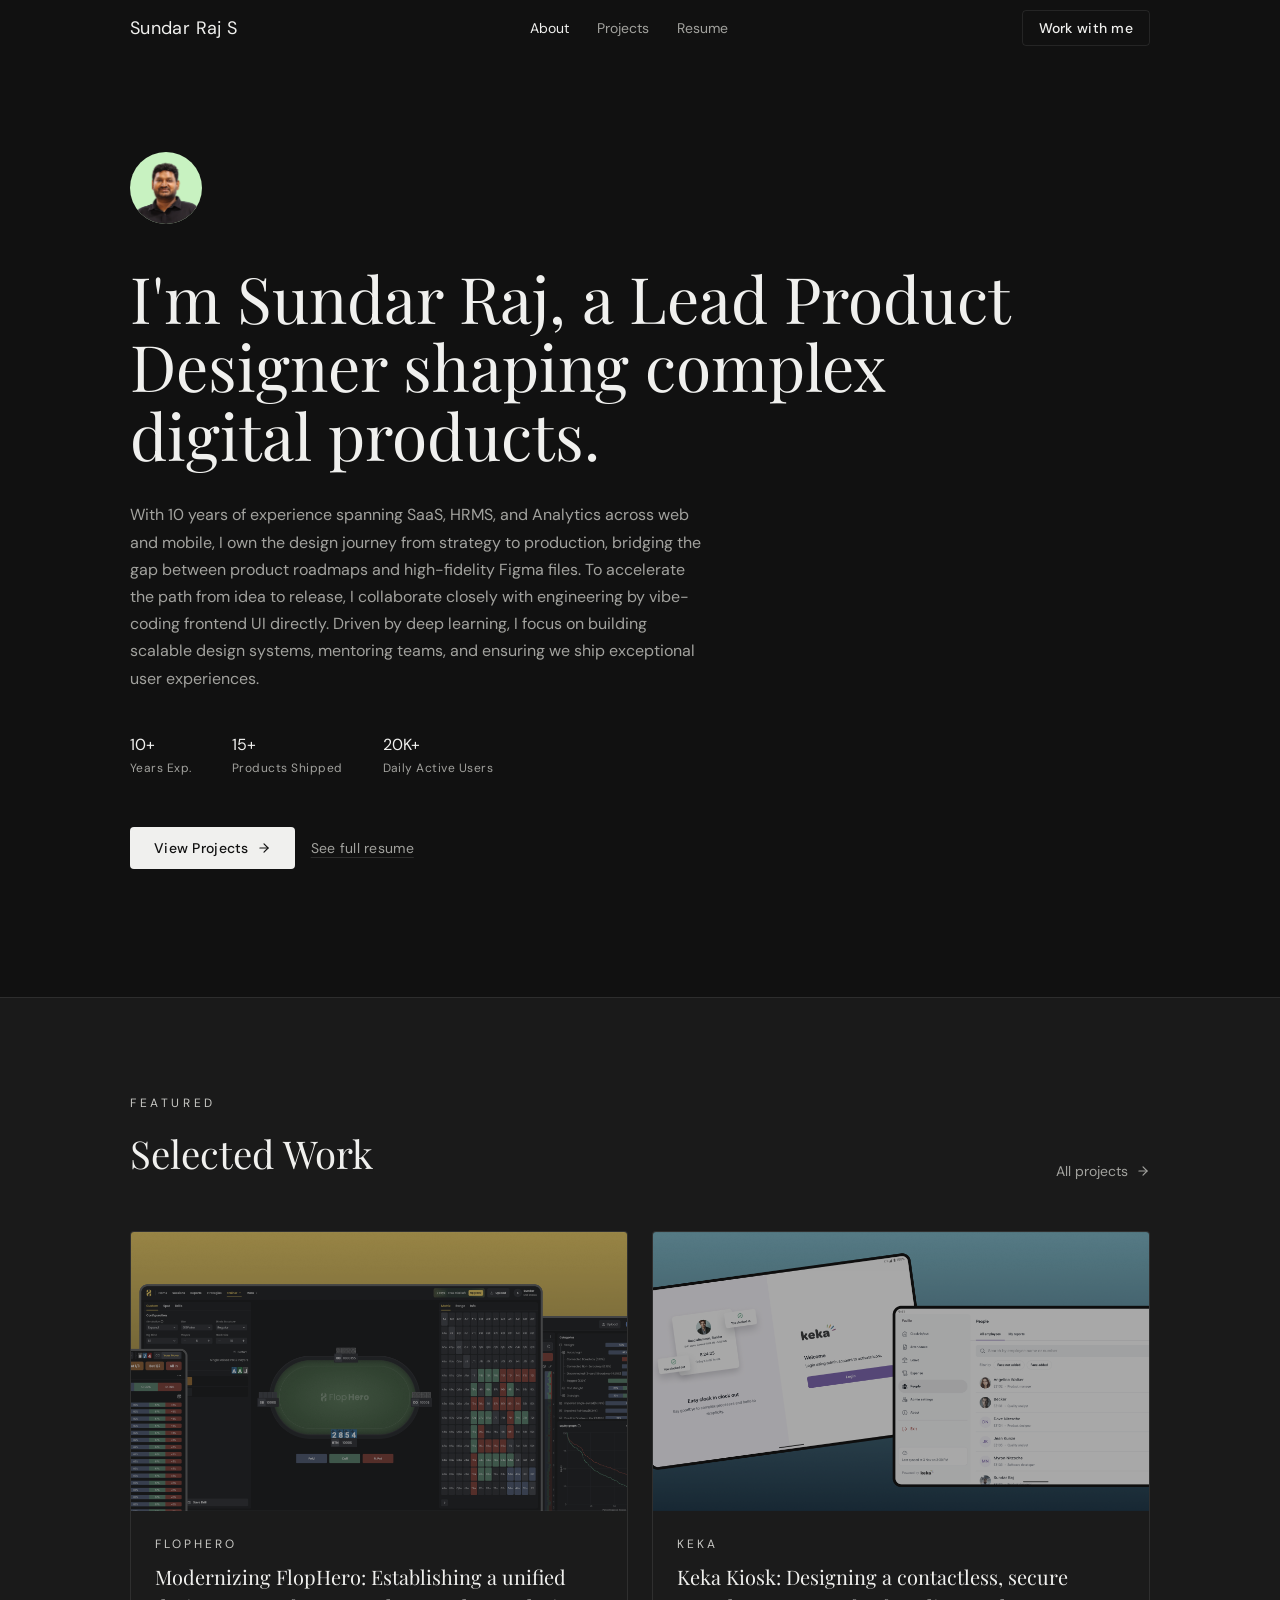
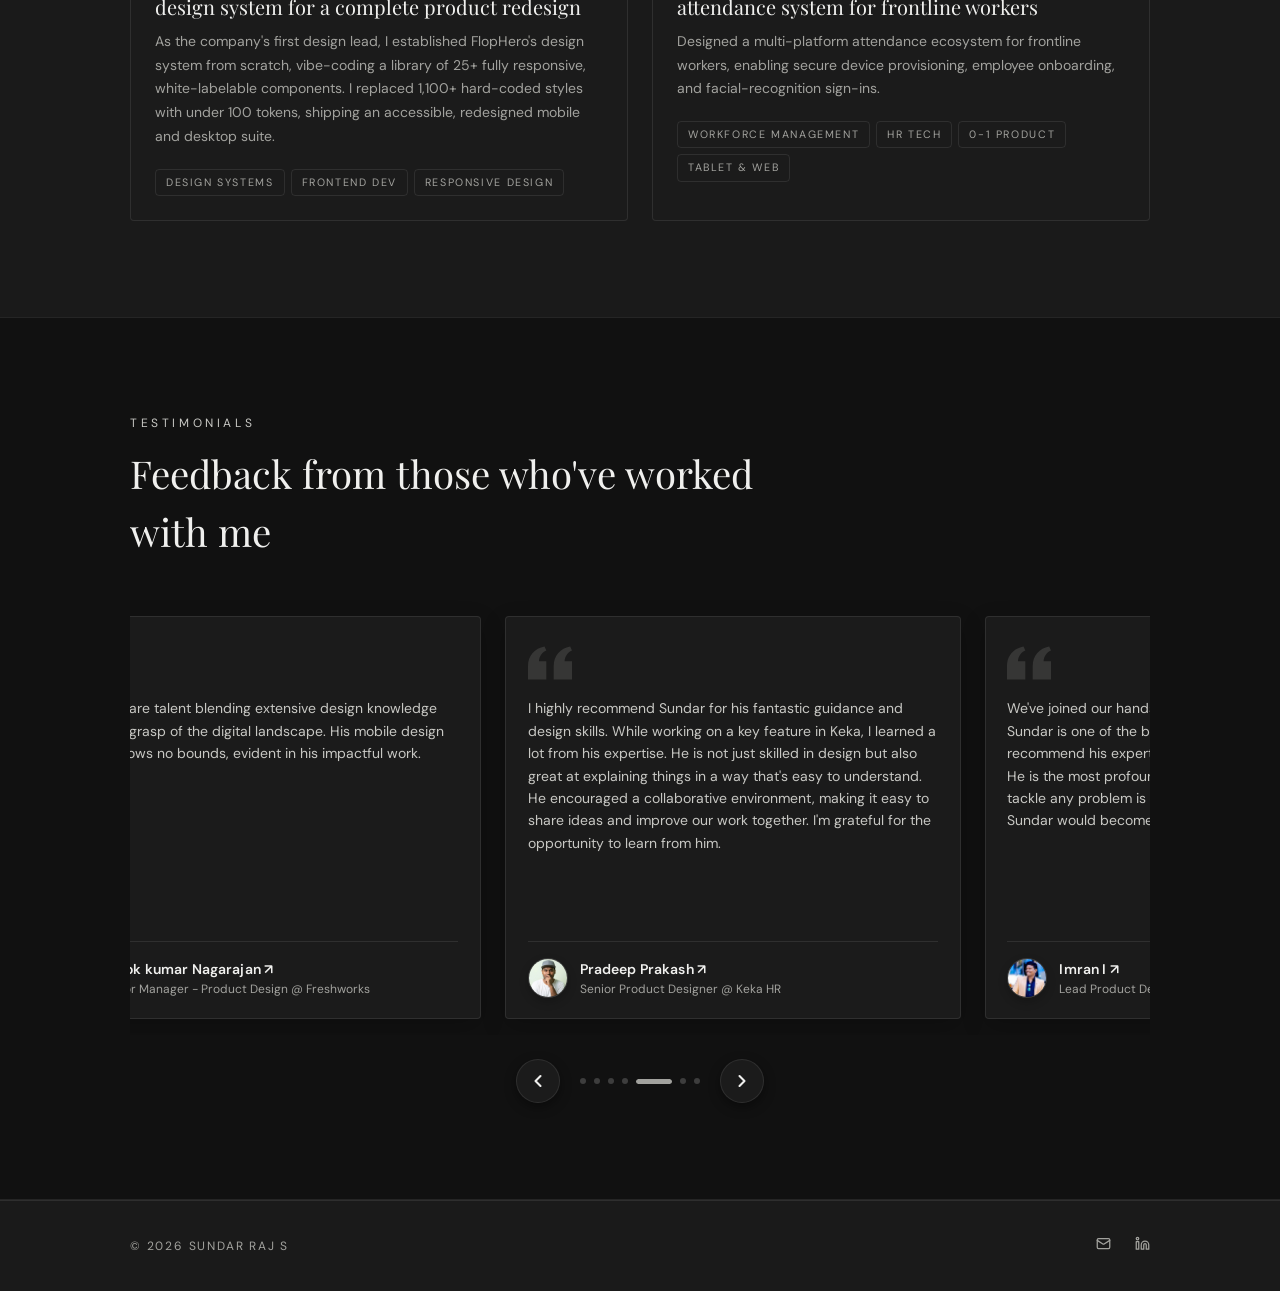
==== commit c05ba586: "refactor(urls): convert site pages to directory structure for clean extensionless URLs" ====
--- a/index.html
+++ b/index.html
@@ -24,16 +24,16 @@
   <!-- Header & Navigation -->
   <header id="main-header">
     <nav class="nav-container">
-      <a href="index.html" class="nav-logo">Sundar Raj S</a>
+      <a href="./" class="nav-logo">Sundar Raj S</a>
       
       <ul class="nav-links" id="nav-links">
-        <li><a href="index.html" class="nav-link active">About</a></li>
-        <li><a href="projects.html" class="nav-link">Projects</a></li>
-        <li><a href="resume.html" class="nav-link">Resume</a></li>
+        <li><a href="./" class="nav-link active">About</a></li>
+        <li><a href="projects/" class="nav-link">Projects</a></li>
+        <li><a href="resume/" class="nav-link">Resume</a></li>
       </ul>
 
       <div class="nav-controls">
-        <a href="contact.html" class="btn-work">Work with me</a>
+        <a href="contact/" class="btn-work">Work with me</a>
 
         <!-- Mobile Menu Trigger -->
         <button id="menu-btn" class="menu-toggle-btn" aria-label="Toggle navigation menu" aria-expanded="false" aria-controls="nav-links">
@@ -76,21 +76,21 @@
               <span class="stat-label">Products Shipped</span>
             </div>
             <div class="stat-item">
-              <span class="stat-number">0-1</span>
-              <span class="stat-label">Specialist</span>
-            </div>
-          </div>
-
-          <!-- CTAs -->
+              <span class="stat-number">20K+</span>
+              <span class="stat-label">Daily Active Users</span>
+            </div>
+          </div>
+
+          <!-- CTA Buttons -->
           <div class="hero-actions reveal">
-            <a href="projects.html" class="btn-primary">
+            <a href="projects/" class="btn-primary">
               <span>View Projects</span>
               <svg class="btn-arrow" viewBox="0 0 24 24" fill="none" stroke="currentColor" stroke-width="2" stroke-linecap="round" stroke-linejoin="round">
                 <line x1="5" y1="12" x2="19" y2="12"></line>
                 <polyline points="12 5 19 12 12 19"></polyline>
               </svg>
             </a>
-            <a href="resume.html" class="btn-underline">See full resume</a>
+            <a href="resume/" class="btn-underline">See full resume</a>
           </div>
         </div>
       </div>
@@ -104,7 +104,7 @@
             <span class="section-subtitle">Featured</span>
             <h2 class="section-title">Selected Work</h2>
           </div>
-          <a href="projects.html" class="all-projects-link">
+          <a href="projects/" class="all-projects-link">
             <span>All projects</span>
             <svg viewBox="0 0 24 24" fill="none" stroke="currentColor" stroke-width="2" stroke-linecap="round" stroke-linejoin="round">
               <line x1="5" y1="12" x2="19" y2="12"></line>
@@ -151,7 +151,7 @@
         </div>
 
         <!-- Mobile "All projects" link -->
-        <a href="projects.html" class="all-projects-link-mobile">
+        <a href="projects/" class="all-projects-link-mobile">
           <span>All projects</span>
           <svg viewBox="0 0 24 24" fill="none" stroke="currentColor" stroke-width="2" stroke-linecap="round" stroke-linejoin="round">
             <line x1="5" y1="12" x2="19" y2="12"></line>
--- a/style.css
+++ b/style.css
@@ -562,6 +562,7 @@
   align-items: center;
   gap: 0.5rem;
   border: 1px solid var(--border-color);
+  border-radius: var(--radius);
   color: var(--text-primary);
   padding: 0.625rem 1.25rem;
   font-size: 0.875rem;
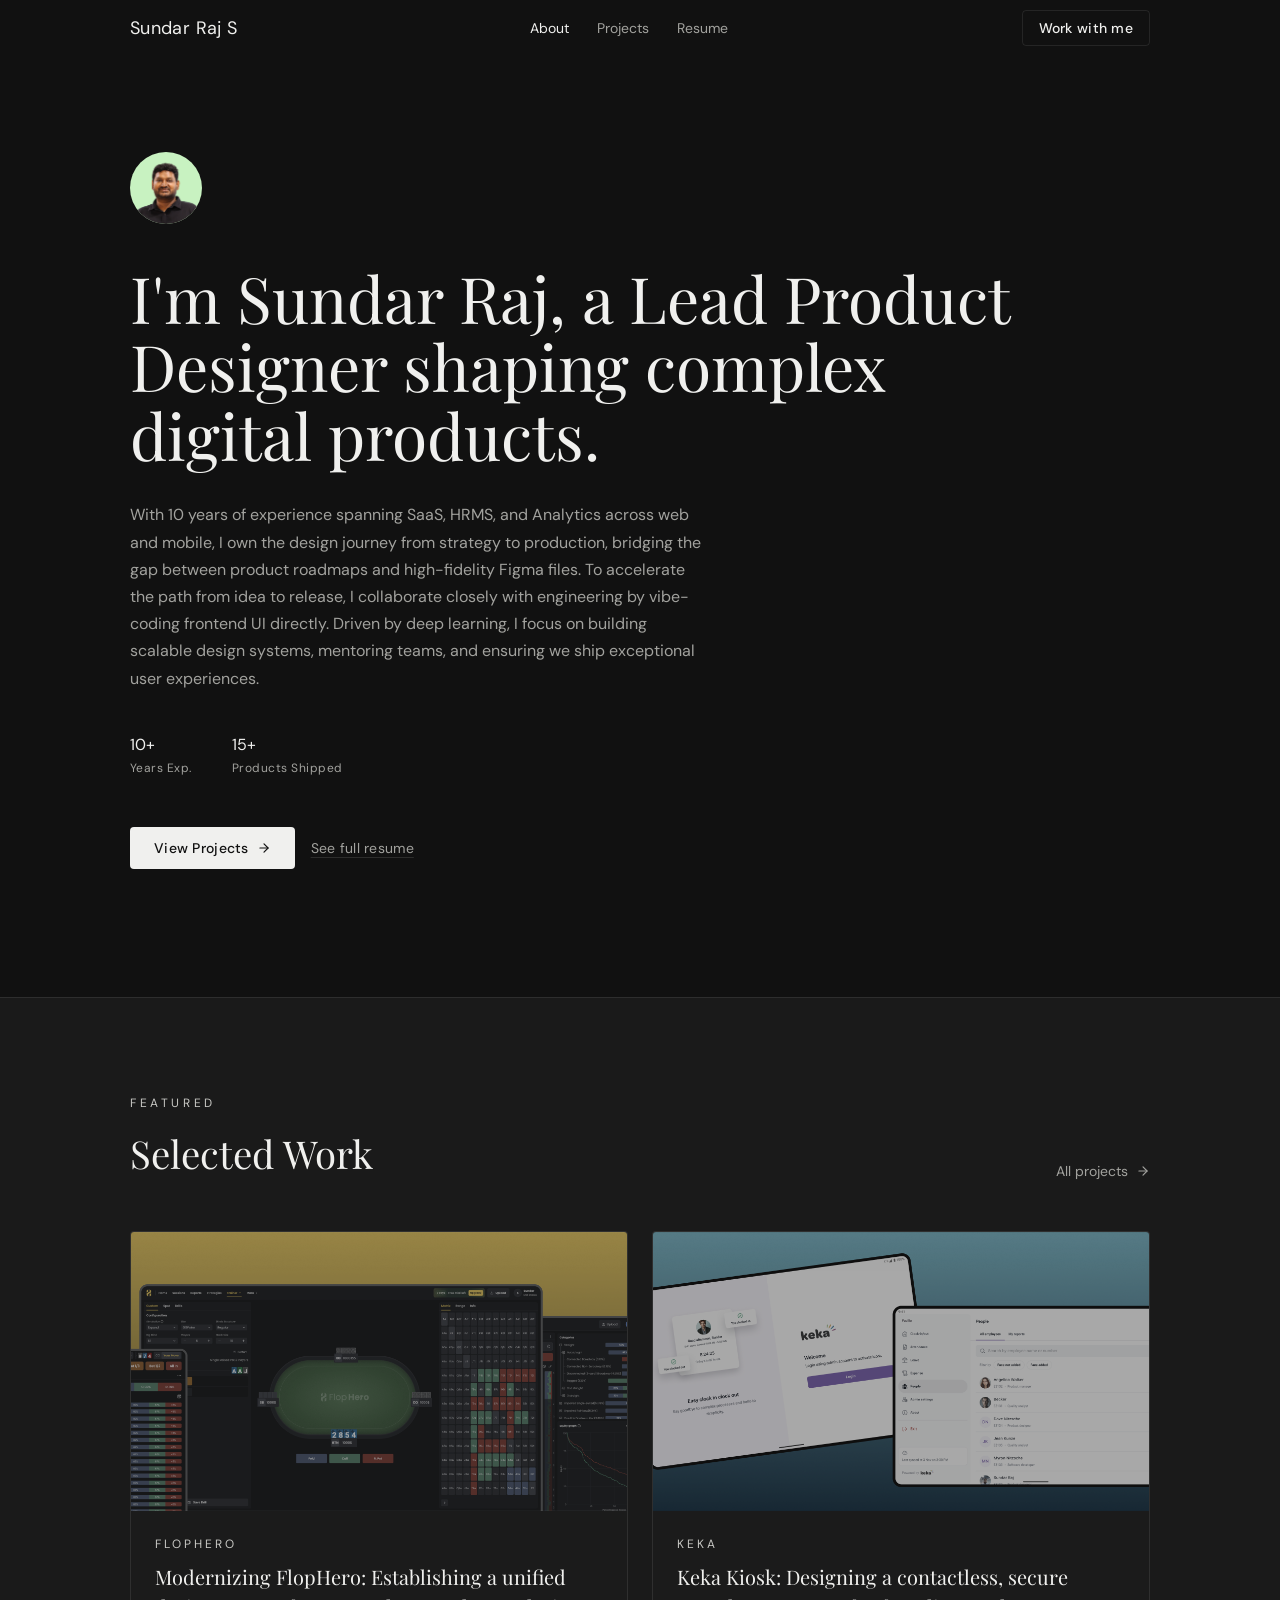
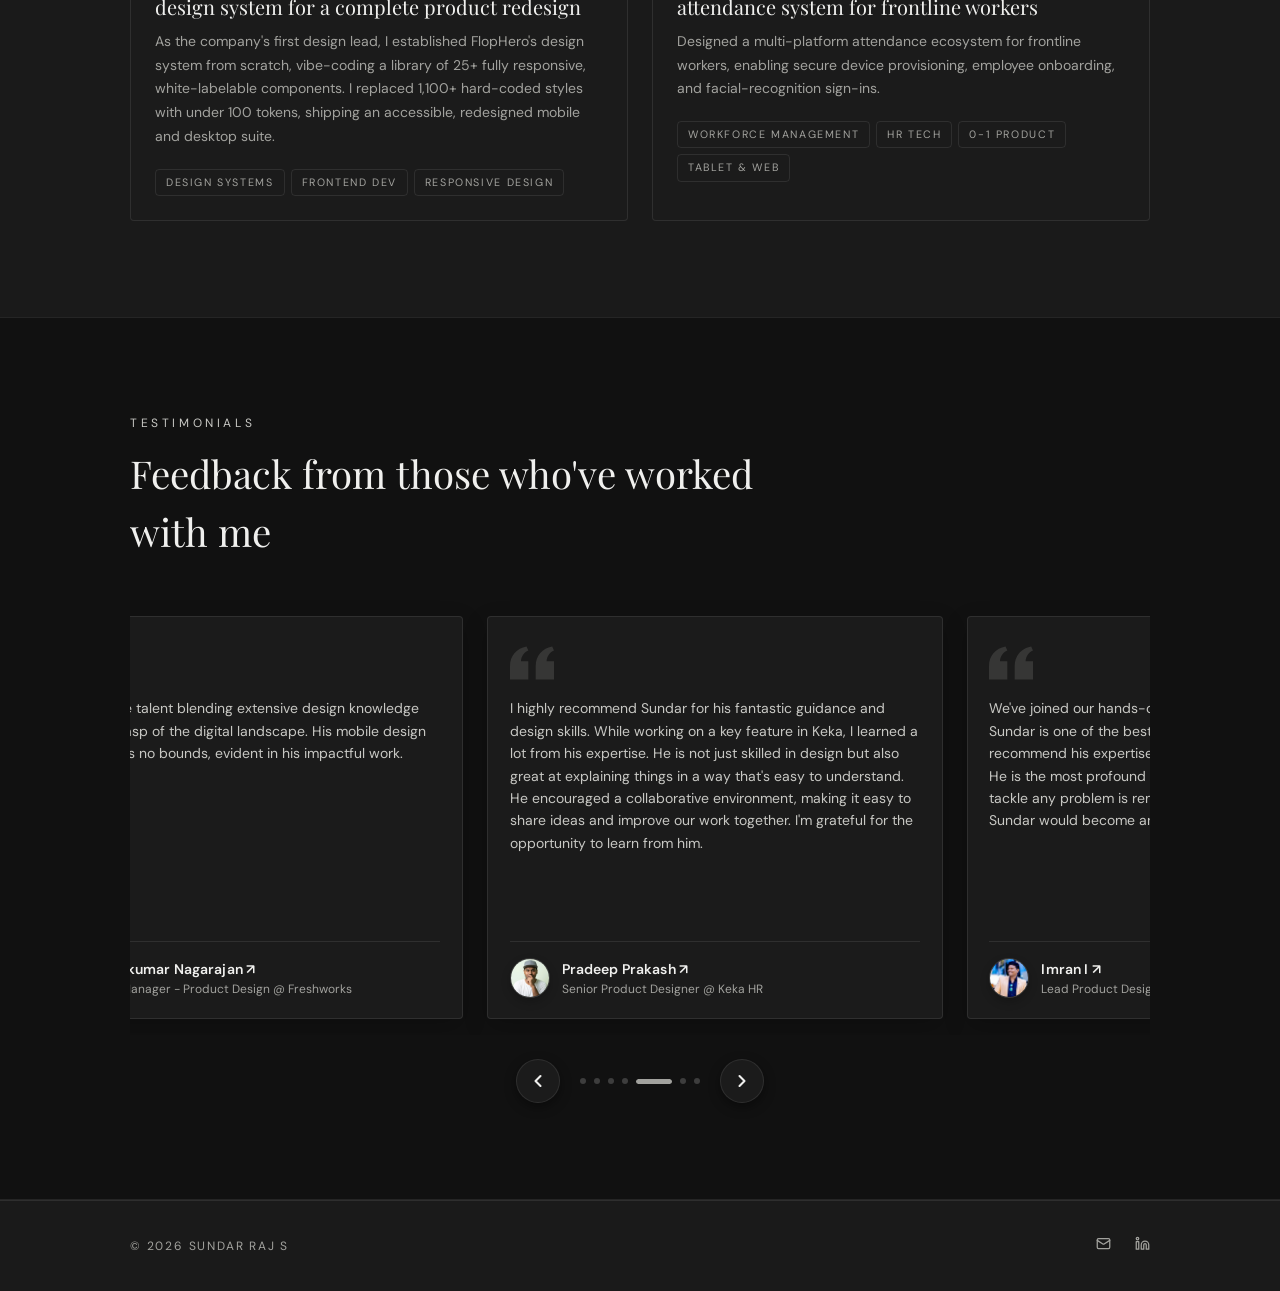
==== commit c206724e: "Remove 20K+ active users stat card from hero section" ====
--- a/index.html
+++ b/index.html
@@ -75,10 +75,6 @@
               <span class="stat-number">15+</span>
               <span class="stat-label">Products Shipped</span>
             </div>
-            <div class="stat-item">
-              <span class="stat-number">20K+</span>
-              <span class="stat-label">Daily Active Users</span>
-            </div>
           </div>
 
           <!-- CTA Buttons -->
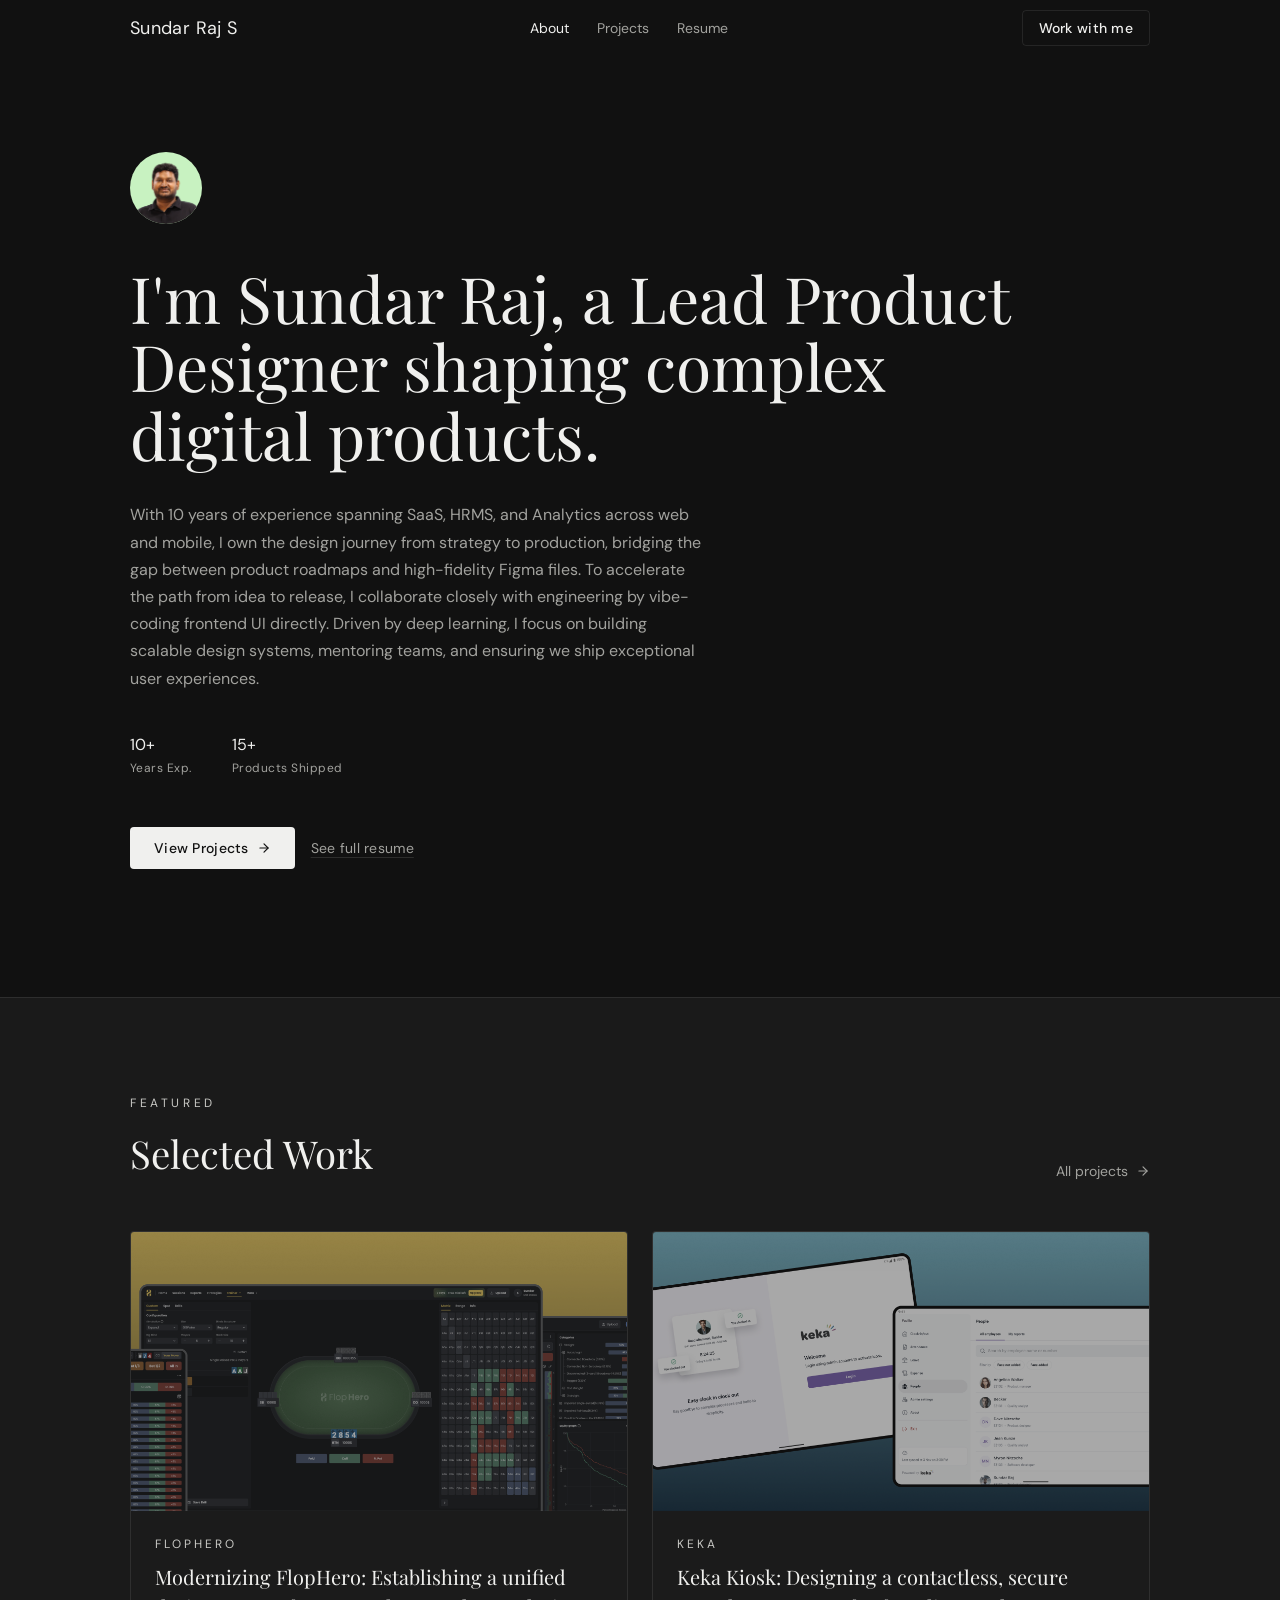
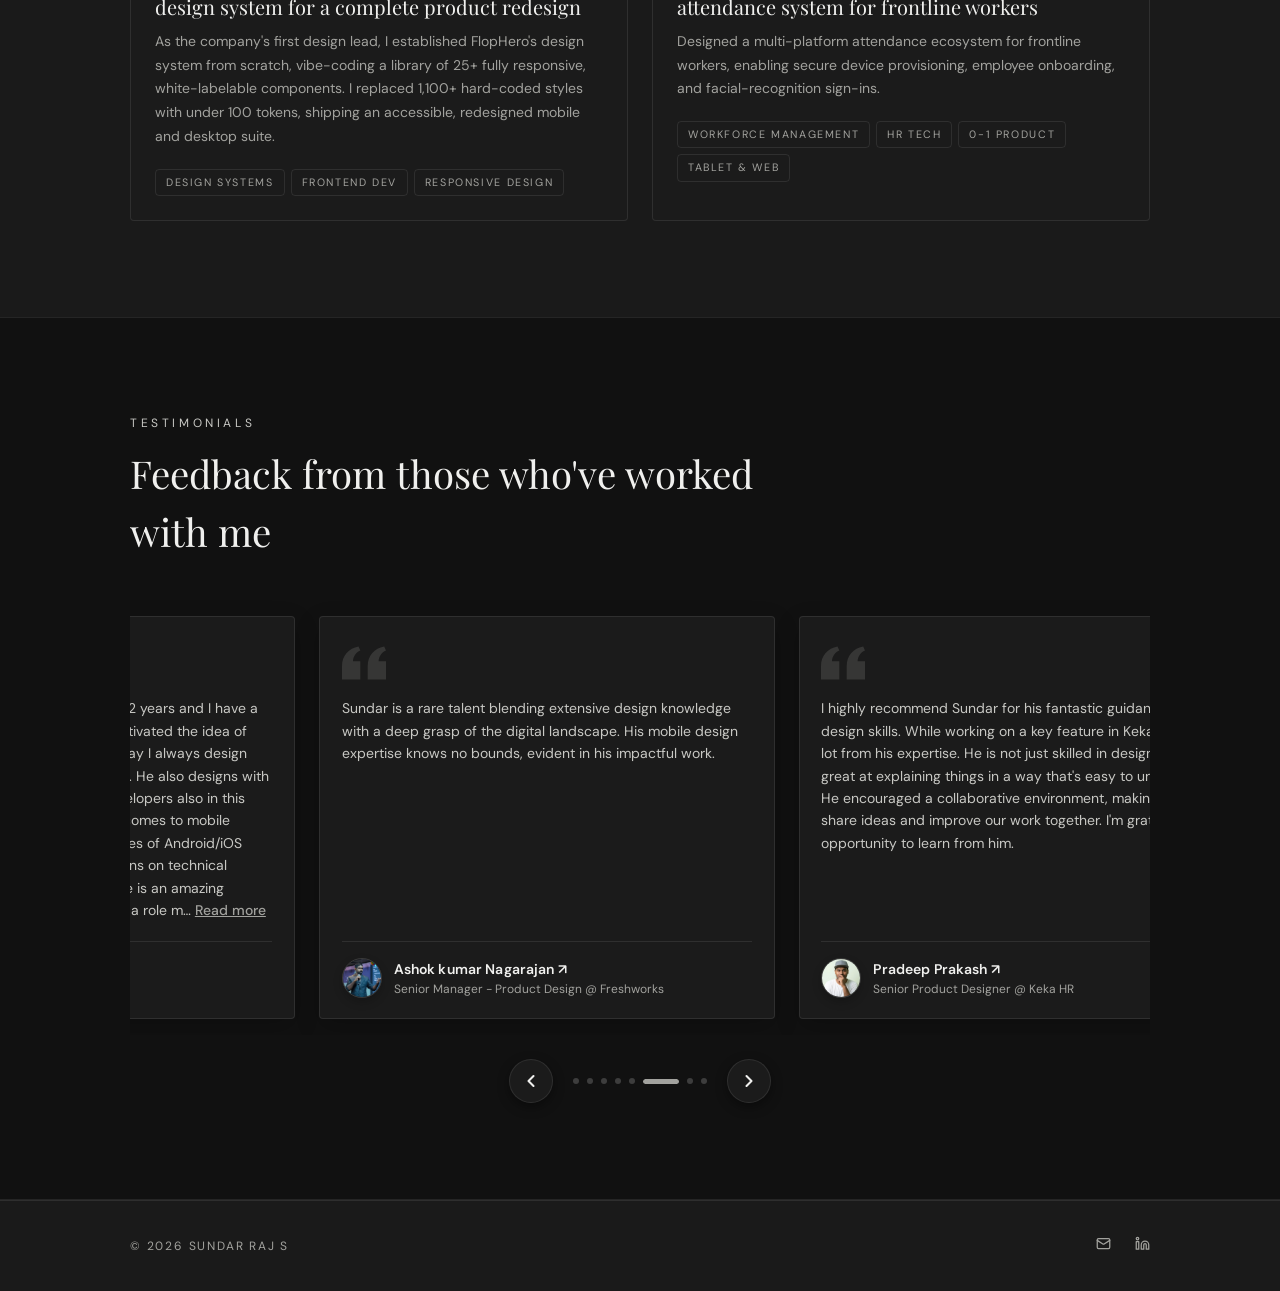
==== commit df3763ed: "feat(testimonials): add recommendation from Andrés Artiñano (CEO @ Algo Software)" ====
--- a/index.html
+++ b/index.html
@@ -7,7 +7,7 @@
   <meta name="description" content="Portfolio of Sundar Raj S - Lead Product Designer with 10 years of experience shaping SaaS, HRMS, and Analytics from 0 to 1.">
   
   <!-- CSS Stylesheet (fonts loaded via @import in CSS) -->
-  <link rel="stylesheet" href="style.css?v=1.0.1">
+  <link rel="stylesheet" href="style.css?v=1.0.2">
   <link rel="icon" type="image/png" href="assets/images/favicon.png">
   
   <!-- Microsoft Clarity -->
@@ -170,7 +170,26 @@
           <div class="testimonials-carousel-viewport" id="testimonials-viewport">
             <div class="testimonials-track" id="testimonials-track">
 
-              <!-- Card 1: Raul -->
+              <!-- Card 1: Andrés Artiñano -->
+              <div class="testimonial-card">
+                <svg class="testimonial-quote-icon" viewBox="0 0 24 24" fill="currentColor" aria-hidden="true"><path d="M14.017 21v-7.391c0-5.704 3.731-9.57 8.983-10.609l.995 2.151c-2.432.917-3.995 3.638-3.995 5.849h4v10h-9.983zm-14.017 0v-7.391c0-5.704 3.748-9.57 9-10.609l.996 2.151c-2.433.917-3.996 3.638-3.996 5.849h3.983v10h-9.983z"/></svg>
+                <p class="testimonial-text">Sundar owned product design for a technically demanding product, a poker training platform whose interface has to make dense statistical output legible under time pressure. He redesigned the desktop tracker statistics page, the hand replayer, the HUD editor and the subscription and onboarding flows, and he took the whole product through a responsive rework.
+
+Two things stood out. The first is that he worked in the codebase, not only in Figma. He opened and merged his own pull requests, wrote regression tests for the bugs he found, and shipped his designs himself rather than handing off specifications. The second is that he raised problems before being asked. He diagnosed a backend defect in our stat editor and sent the fix, flagged a branch reconciliation risk before it cost us anything, and produced a working interactive prototype of a redesigned statistics page on his own initiative. He also authored the design principles document our engineers still reference for mobile work.
+
+He was straightforward to work with, took direct criticism of his designs without friction, and argued his case when he thought I was wrong, which I valued.</p>
+                <div class="testimonial-footer">
+                  <div class="author-avatar-wrapper">
+                    <img src="assets/images/testimonials/Andres.jpeg" alt="Andrés Artiñano" class="author-avatar-photo">
+                  </div>
+                  <div class="author-details">
+                    <h4 class="author-name"><a href="https://www.linkedin.com/in/andres-artinano-b546a5234/" target="_blank" rel="noopener noreferrer" class="author-name-link">Andrés Artiñano ↗</a></h4>
+                    <p class="author-title">CEO @ Algo Software</p>
+                  </div>
+                </div>
+              </div>
+
+              <!-- Card 2: Raul -->
               <div class="testimonial-card">
                 <svg class="testimonial-quote-icon" viewBox="0 0 24 24" fill="currentColor" aria-hidden="true"><path d="M14.017 21v-7.391c0-5.704 3.731-9.57 8.983-10.609l.995 2.151c-2.432.917-3.995 3.638-3.995 5.849h4v10h-9.983zm-14.017 0v-7.391c0-5.704 3.748-9.57 9-10.609l.996 2.151c-2.433.917-3.996 3.638-3.996 5.849h3.983v10h-9.983z"/></svg>
                 <p class="testimonial-text">I've seen Sundar evolve from a traditional Figma-centric designer to a much more technical role, writing production-ready code directly using AI tools. This transition dramatically increased the team's velocity; by adopting Cursor, he effectively eliminated the traditional handoff and significantly shortened our cycle times. He is a committed professional who isn't afraid to evolve his way of working to deliver high-quality work at speed.</p>
@@ -185,7 +204,7 @@
                 </div>
               </div>
 
-              <!-- Card 2: Dev -->
+              <!-- Card 3: Dev -->
               <div class="testimonial-card">
                 <svg class="testimonial-quote-icon" viewBox="0 0 24 24" fill="currentColor" aria-hidden="true"><path d="M14.017 21v-7.391c0-5.704 3.731-9.57 8.983-10.609l.995 2.151c-2.432.917-3.995 3.638-3.995 5.849h4v10h-9.983zm-14.017 0v-7.391c0-5.704 3.748-9.57 9-10.609l.996 2.151c-2.433.917-3.996 3.638-3.996 5.849h3.983v10h-9.983z"/></svg>
                 <p class="testimonial-text">I had the privilege of working under Sundar at FlopHero as a junior product designer, and his approach to mentorship is something I rarely see. Sundar has the ability to shift the way you think, he pushes you to consider every use case and edge case, and his depth in responsive and mobile design is exceptional. He doesn't just teach you what to design, but how to think about real-world constraints, touch areas, gestures, and usability in a way that actually sticks. What truly sets him apart is that he goes beyond design. He introduced me to vibe coding and guided me through building and shipping a mobile product end-to-end. He's the kind of mentor who shows up when you're stuck and never stops pushing you to grow. I'd strongly recommend Sundar to any team looking for a skilled designer and an exceptional mentor.</p>
@@ -200,7 +219,7 @@
                 </div>
               </div>
 
-              <!-- Card 3: Mani -->
+              <!-- Card 4: Mani -->
               <div class="testimonial-card">
                 <svg class="testimonial-quote-icon" viewBox="0 0 24 24" fill="currentColor" aria-hidden="true"><path d="M14.017 21v-7.391c0-5.704 3.731-9.57 8.983-10.609l.995 2.151c-2.432.917-3.995 3.638-3.995 5.849h4v10h-9.983zm-14.017 0v-7.391c0-5.704 3.748-9.57 9-10.609l.996 2.151c-2.433.917-3.996 3.638-3.996 5.849h3.983v10h-9.983z"/></svg>
                 <p class="testimonial-text">Working under Sundar as a junior product designer has been a turning point in my career. Over the past 10 months, he helped me move from simply designing screens to thinking in systems, understanding accessibility in practice, and making design decisions grounded in business impact. As companies increasingly look for designers who can also build, Sundar stands out as someone who truly excels at both. He introduced me to vibe coding and taught me how to design and ship features in parallel. From maintaining component-based design systems in code to delivering end-to-end features, he guided me step by step and gave me the confidence to execute with clarity. What sets Sundar apart is his ability to challenge your thinking while still supporting you at every stage. The growth I experienced during this time is something no course or online resource could have offered. I'm genuinely grateful to have had the opportunity to learn under him so early in my career.</p>
@@ -215,7 +234,7 @@
                 </div>
               </div>
 
-              <!-- Card 4: Saravana -->
+              <!-- Card 5: Saravana -->
               <div class="testimonial-card">
                 <svg class="testimonial-quote-icon" viewBox="0 0 24 24" fill="currentColor" aria-hidden="true"><path d="M14.017 21v-7.391c0-5.704 3.731-9.57 8.983-10.609l.995 2.151c-2.432.917-3.995 3.638-3.995 5.849h4v10h-9.983zm-14.017 0v-7.391c0-5.704 3.748-9.57 9-10.609l.996 2.151c-2.433.917-3.996 3.638-3.996 5.849h3.983v10h-9.983z"/></svg>
                 <p class="testimonial-text">I have worked with Sundar for more than 2 years and I have a learnt quite a few things from him. He cultivated the idea of "Pixel perfection" within our team and today I always design exactly as per the mocks because of him. He also designs with accessibility in mind and trained the developers also in this aspect. He is not only an expert when it comes to mobile development but also knows the intricacies of Android/iOS development and engages in conversations on technical limitations that we face as developers. He is an amazing person to work with and someone who is a role model for "craftpersonship" and "happy work environment". I am really glad that I had the opportunity to work with Sundar. He has inspired me and made me a better android developer.</p>
@@ -230,7 +249,7 @@
                 </div>
               </div>
 
-              <!-- Card 5: Ashok -->
+              <!-- Card 6: Ashok -->
               <div class="testimonial-card">
                 <svg class="testimonial-quote-icon" viewBox="0 0 24 24" fill="currentColor" aria-hidden="true"><path d="M14.017 21v-7.391c0-5.704 3.731-9.57 8.983-10.609l.995 2.151c-2.432.917-3.995 3.638-3.995 5.849h4v10h-9.983zm-14.017 0v-7.391c0-5.704 3.748-9.57 9-10.609l.996 2.151c-2.433.917-3.996 3.638-3.996 5.849h3.983v10h-9.983z"/></svg>
                 <p class="testimonial-text">Sundar is a rare talent blending extensive design knowledge with a deep grasp of the digital landscape. His mobile design expertise knows no bounds, evident in his impactful work.</p>
@@ -245,7 +264,7 @@
                 </div>
               </div>
 
-              <!-- Card 6: Pradeep -->
+              <!-- Card 7: Pradeep -->
               <div class="testimonial-card">
                 <svg class="testimonial-quote-icon" viewBox="0 0 24 24" fill="currentColor" aria-hidden="true"><path d="M14.017 21v-7.391c0-5.704 3.731-9.57 8.983-10.609l.995 2.151c-2.432.917-3.995 3.638-3.995 5.849h4v10h-9.983zm-14.017 0v-7.391c0-5.704 3.748-9.57 9-10.609l.996 2.151c-2.433.917-3.996 3.638-3.996 5.849h3.983v10h-9.983z"/></svg>
                 <p class="testimonial-text">I highly recommend Sundar for his fantastic guidance and design skills. While working on a key feature in Keka, I learned a lot from his expertise. He is not just skilled in design but also great at explaining things in a way that's easy to understand. He encouraged a collaborative environment, making it easy to share ideas and improve our work together. I'm grateful for the opportunity to learn from him.</p>
@@ -260,7 +279,7 @@
                 </div>
               </div>
 
-              <!-- Card 7: Imran -->
+              <!-- Card 8: Imran -->
               <div class="testimonial-card">
                 <svg class="testimonial-quote-icon" viewBox="0 0 24 24" fill="currentColor" aria-hidden="true"><path d="M14.017 21v-7.391c0-5.704 3.731-9.57 8.983-10.609l.995 2.151c-2.432.917-3.995 3.638-3.995 5.849h4v10h-9.983zm-14.017 0v-7.391c0-5.704 3.748-9.57 9-10.609l.996 2.151c-2.433.917-3.996 3.638-3.996 5.849h3.983v10h-9.983z"/></svg>
                 <p class="testimonial-text">We've joined our hands-on many projects over 4 years, and Sundar is one of the best people I had as a partner. I highly recommend his expertise to any person looking for a designer. He is the most profound person I have met, and his ability to tackle any problem is remarkable and with a warm smile. Sundar would become an appreciated member of any team.</p>
@@ -275,7 +294,7 @@
                 </div>
               </div>
 
-              <!-- Card 8: Jayanth -->
+              <!-- Card 9: Jayanth -->
               <div class="testimonial-card">
                 <svg class="testimonial-quote-icon" viewBox="0 0 24 24" fill="currentColor" aria-hidden="true"><path d="M14.017 21v-7.391c0-5.704 3.731-9.57 8.983-10.609l.995 2.151c-2.432.917-3.995 3.638-3.995 5.849h4v10h-9.983zm-14.017 0v-7.391c0-5.704 3.748-9.57 9-10.609l.996 2.151c-2.433.917-3.996 3.638-3.996 5.849h3.983v10h-9.983z"/></svg>
                 <p class="testimonial-text">I have had the opportunity of working with Sundar for the last 8 months. He is a dedicated, ambitious, result driven and thoughtful individual. He proved to be very enthusiastic, and very eager to learn and was quickly performing above expectations. A great person to work with and I am sure you will learn a lot working with him. I wish Sundar good luck for a bright future.</p>
--- a/style.css
+++ b/style.css
@@ -1567,6 +1567,7 @@
   text-align: left;
   font-weight: 400;
   margin-bottom: 1.25rem;
+  white-space: pre-line;
 }
 
 /* Inline "Read more" / "Read less" span inside the <p> */
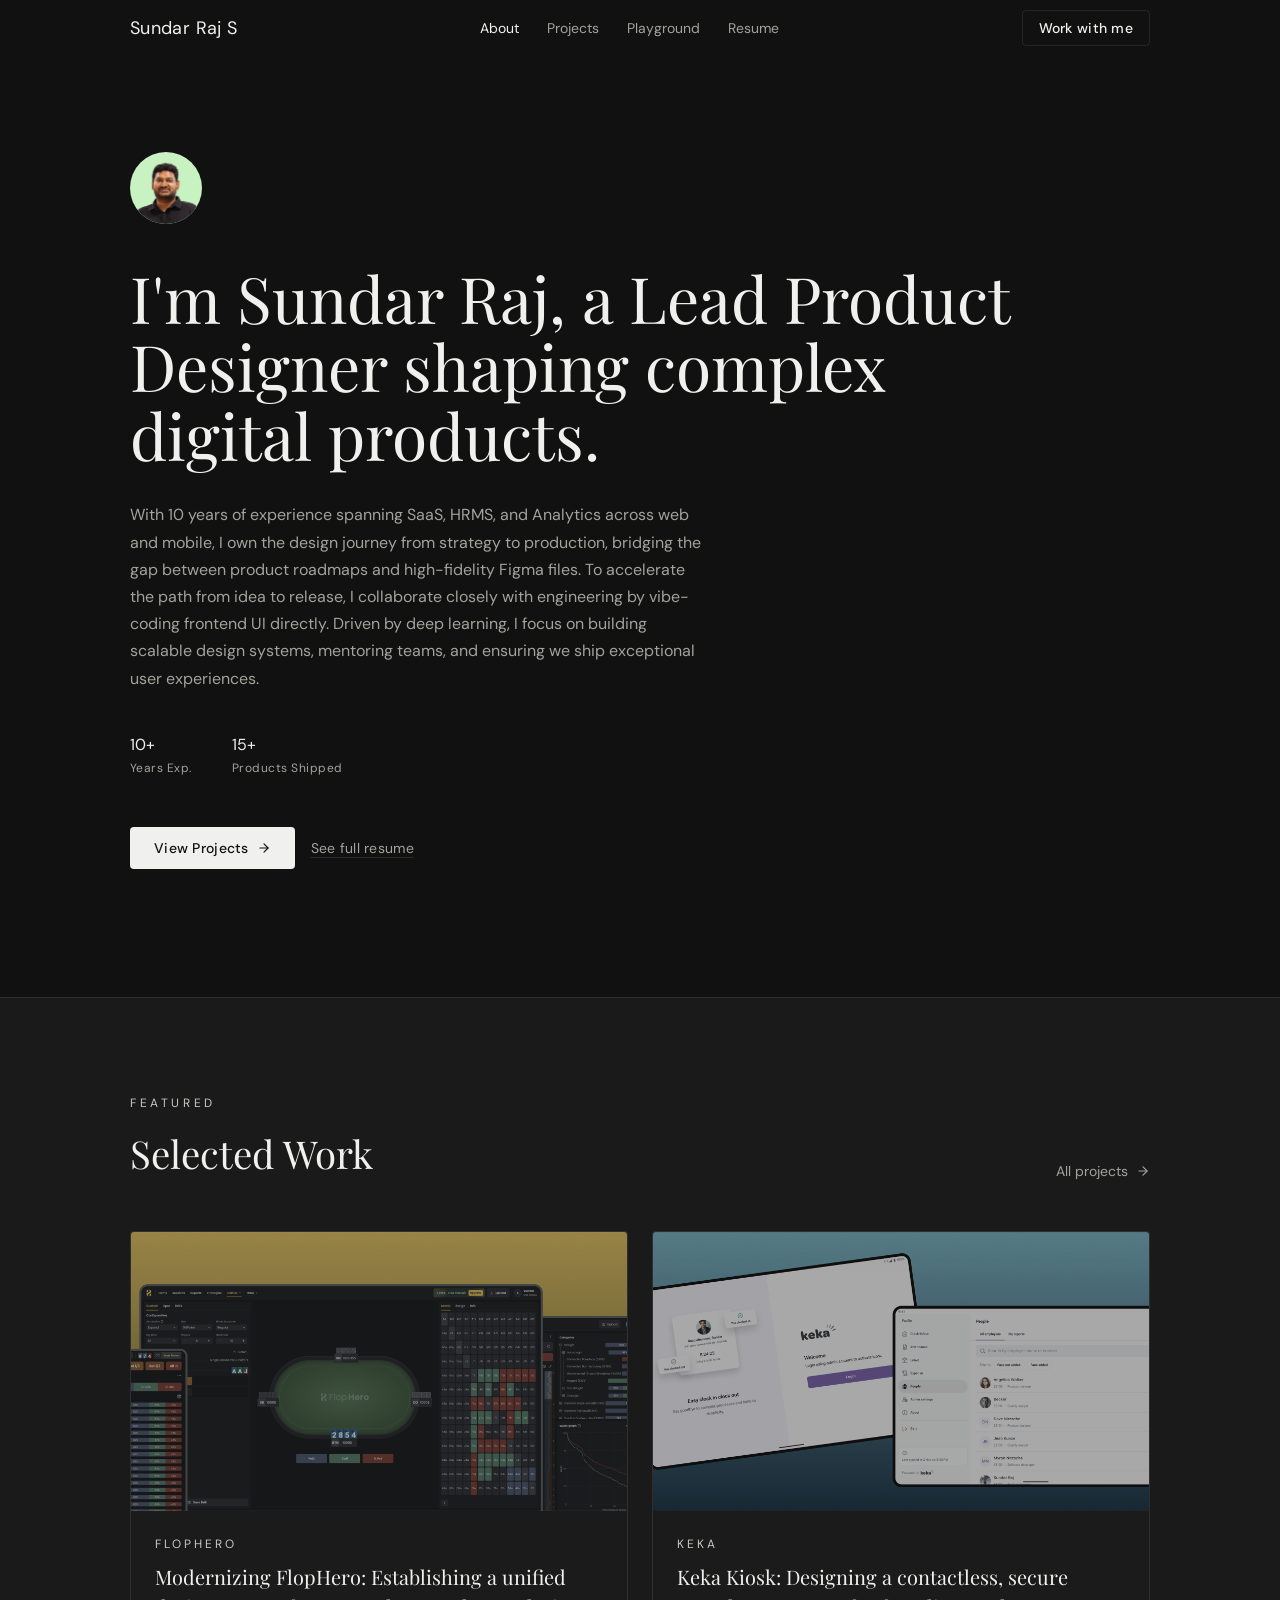
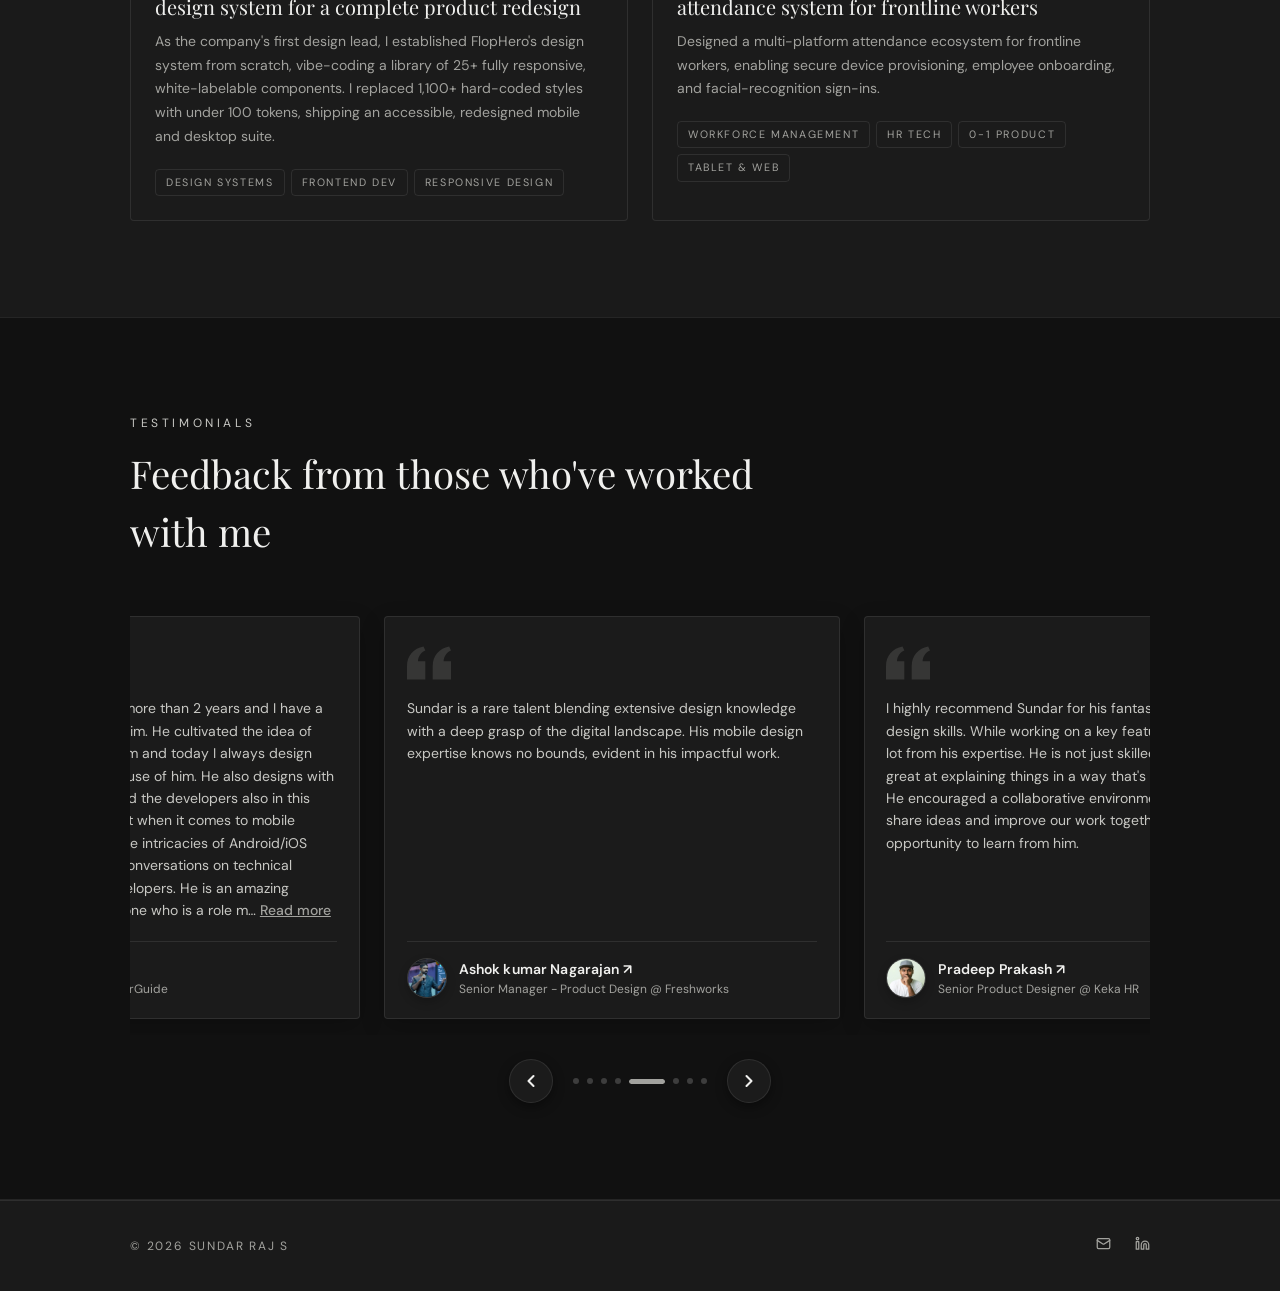
==== commit a0918419: "Add Playground section and Claro PDF Exporter detail page" ====
--- a/index.html
+++ b/index.html
@@ -29,6 +29,7 @@
       <ul class="nav-links" id="nav-links">
         <li><a href="./" class="nav-link active">About</a></li>
         <li><a href="projects/" class="nav-link">Projects</a></li>
+        <li><a href="playground/" class="nav-link">Playground</a></li>
         <li><a href="resume/" class="nav-link">Resume</a></li>
       </ul>
 
--- a/style.css
+++ b/style.css
@@ -1877,12 +1877,374 @@
     border-radius: var(--radius);
     max-height: 88vh;
   }
-  .modal-text {
-    font-size: 0.9rem;
-    line-height: 1.65;
-  }
-}
-
-
-
-
+}
+
+/* ==========================================================================
+   PLAYGROUND PAGE
+   ========================================================================== */
+
+.playground-page-section {
+  padding-top: calc(var(--header-height) + 5rem);
+  padding-bottom: 6rem;
+}
+
+.playground-intro {
+  max-width: 720px;
+  font-size: 1rem;
+  color: var(--text-muted);
+  line-height: 1.7;
+  margin-top: 1rem;
+  margin-bottom: 3rem;
+}
+
+/* Hero Showcase Card */
+.playground-hero-card {
+  background: var(--bg-card);
+  border: 1px solid var(--border-color);
+  border-radius: var(--radius);
+  padding: 2.25rem;
+  margin-bottom: 4rem;
+  display: grid;
+  grid-template-columns: 1.1fr 0.9fr;
+  gap: 2.5rem;
+  align-items: center;
+  position: relative;
+  overflow: hidden;
+  transition: border-color 0.3s ease, box-shadow 0.3s ease;
+}
+
+.playground-hero-card:hover {
+  border-color: rgba(200, 200, 196, 0.25);
+  box-shadow: 0 16px 40px rgba(0, 0, 0, 0.4);
+}
+
+.hero-plugin-header {
+  display: flex;
+  align-items: center;
+  gap: 1rem;
+  margin-bottom: 1.25rem;
+}
+
+.plugin-icon-img {
+  width: 52px;
+  height: 52px;
+  border-radius: 12px;
+  border: 1px solid var(--border-color);
+  background: #1e1e1e;
+  flex-shrink: 0;
+}
+
+.plugin-header-meta {
+  display: flex;
+  flex-direction: column;
+  gap: 0.35rem;
+}
+
+.plugin-status-badge {
+  display: inline-flex;
+  align-items: center;
+  gap: 0.45rem;
+  font-size: 0.7rem;
+  letter-spacing: 0.15em;
+  text-transform: uppercase;
+  color: #4ade80;
+  font-weight: 500;
+}
+
+.pulse-dot {
+  width: 7px;
+  height: 7px;
+  border-radius: 50%;
+  background-color: #22c55e;
+  box-shadow: 0 0 0 0 rgba(34, 197, 94, 0.7);
+  animation: pulse-green 2s infinite;
+}
+
+@keyframes pulse-green {
+  0% {
+    transform: scale(0.95);
+    box-shadow: 0 0 0 0 rgba(34, 197, 94, 0.7);
+  }
+  70% {
+    transform: scale(1);
+    box-shadow: 0 0 0 6px rgba(34, 197, 94, 0);
+  }
+  100% {
+    transform: scale(0.95);
+    box-shadow: 0 0 0 0 rgba(34, 197, 94, 0);
+  }
+}
+
+.plugin-title {
+  font-family: var(--font-serif);
+  font-size: clamp(1.75rem, 2.5vw, 2.25rem);
+  font-weight: 500;
+  color: var(--text-primary);
+  line-height: 1.2;
+}
+
+.hero-plugin-desc {
+  font-size: 0.9375rem;
+  color: var(--text-secondary);
+  line-height: 1.7;
+  margin-bottom: 1.5rem;
+}
+
+.hero-plugin-pills {
+  display: flex;
+  flex-wrap: wrap;
+  gap: 0.5rem;
+  margin-bottom: 1.75rem;
+}
+
+.pill-free {
+  font-size: 0.7rem;
+  font-weight: 500;
+  letter-spacing: 0.12em;
+  text-transform: uppercase;
+  color: #38bdf8;
+  background: rgba(56, 189, 248, 0.08);
+  border: 1px solid rgba(56, 189, 248, 0.25);
+  padding: 0.25rem 0.65rem;
+  border-radius: var(--radius);
+}
+
+.hero-plugin-actions {
+  display: flex;
+  align-items: center;
+  gap: 1.25rem;
+  flex-wrap: wrap;
+}
+
+.btn-figma-install {
+  display: inline-flex;
+  align-items: center;
+  gap: 0.6rem;
+  background: #f0f0ee;
+  color: #111111;
+  padding: 0.625rem 1.25rem;
+  border-radius: var(--radius);
+  font-size: 0.875rem;
+  font-weight: 500;
+  letter-spacing: 0.02em;
+  text-decoration: none;
+  transition: var(--transition-smooth);
+}
+
+.btn-figma-install:hover {
+  background: #ffffff;
+  transform: translateY(-1px);
+  box-shadow: 0 4px 12px rgba(255, 255, 255, 0.15);
+}
+
+.hero-preview-img-wrapper {
+  position: relative;
+  aspect-ratio: 16 / 9;
+  border-radius: var(--radius);
+  overflow: hidden;
+  border: 1px solid var(--border-color);
+  background: #191919;
+}
+
+.hero-preview-img-wrapper img {
+  width: 100%;
+  height: 100%;
+  object-fit: cover;
+  transition: transform 0.5s ease;
+}
+
+.playground-hero-card:hover .hero-preview-img-wrapper img {
+  transform: scale(1.03);
+}
+
+/* Features Breakdown Section */
+.playground-section-header {
+  margin-bottom: 2rem;
+}
+
+.playground-section-header .section-subtitle {
+  margin-bottom: 0.25rem;
+}
+
+.playground-section-header h2 {
+  font-family: var(--font-serif);
+  font-size: 1.75rem;
+  font-weight: 400;
+  color: var(--text-primary);
+}
+
+.playground-cards-grid {
+  display: grid;
+  grid-template-columns: repeat(2, 1fr);
+  gap: 1.75rem;
+  margin-bottom: 4rem;
+}
+
+.feature-detail-card {
+  background: var(--bg-card);
+  border: 1px solid var(--border-color);
+  border-radius: var(--radius);
+  overflow: hidden;
+  display: flex;
+  flex-direction: column;
+  transition: border-color 0.3s ease, transform 0.3s ease;
+}
+
+.feature-detail-card:hover {
+  border-color: rgba(200, 200, 196, 0.25);
+  transform: translateY(-2px);
+}
+
+.feature-card-media {
+  aspect-ratio: 16 / 9;
+  background: #1c1c1c;
+  overflow: hidden;
+  position: relative;
+  border-bottom: 1px solid var(--border-color);
+}
+
+.feature-card-media img {
+  width: 100%;
+  height: 100%;
+  object-fit: cover;
+  transition: transform 0.6s ease, opacity 0.3s ease;
+  opacity: 0.9;
+}
+
+.feature-detail-card:hover .feature-card-media img {
+  transform: scale(1.04);
+  opacity: 1;
+}
+
+.feature-card-body {
+  padding: 1.5rem;
+  display: flex;
+  flex-direction: column;
+  flex-grow: 1;
+}
+
+.feature-card-step {
+  font-size: 0.72rem;
+  letter-spacing: 0.2em;
+  text-transform: uppercase;
+  color: var(--text-muted);
+  margin-bottom: 0.5rem;
+  display: block;
+}
+
+.feature-card-body h3 {
+  font-family: var(--font-serif);
+  font-size: 1.25rem;
+  font-weight: 400;
+  color: var(--text-primary);
+  margin-bottom: 0.65rem;
+  line-height: 1.35;
+}
+
+.feature-card-body p {
+  font-size: 0.875rem;
+  color: var(--text-muted);
+  line-height: 1.7;
+  margin-bottom: 1.25rem;
+  flex-grow: 1;
+}
+
+/* Special Pricing Card */
+.pricing-story-card {
+  background: linear-gradient(145deg, #1b1b1b 0%, #151515 100%);
+  border: 1px solid var(--border-color);
+  border-radius: var(--radius);
+  padding: 2rem;
+  display: flex;
+  flex-direction: column;
+  justify-content: space-between;
+  position: relative;
+  overflow: hidden;
+}
+
+.pricing-story-card::before {
+  content: "";
+  position: absolute;
+  top: 0;
+  right: 0;
+  width: 160px;
+  height: 160px;
+  background: radial-gradient(circle, rgba(56, 189, 248, 0.08) 0%, transparent 70%);
+  pointer-events: none;
+}
+
+.pricing-comparison-list {
+  margin: 1.25rem 0 1.5rem;
+  display: flex;
+  flex-direction: column;
+  gap: 0.85rem;
+}
+
+.comparison-item {
+  display: flex;
+  align-items: flex-start;
+  gap: 0.75rem;
+  font-size: 0.85rem;
+  line-height: 1.5;
+}
+
+.comparison-cross {
+  color: #ef4444;
+  font-size: 1rem;
+  line-height: 1;
+  flex-shrink: 0;
+}
+
+.comparison-check {
+  color: #22c55e;
+  font-size: 1rem;
+  line-height: 1;
+  flex-shrink: 0;
+}
+
+/* Laboratory Next Card */
+.lab-next-card {
+  border: 1px dashed var(--border-color);
+  border-radius: var(--radius);
+  padding: 2.25rem;
+  background: rgba(27, 27, 27, 0.4);
+  display: flex;
+  justify-content: space-between;
+  align-items: center;
+  gap: 2rem;
+}
+
+.lab-next-text h4 {
+  font-family: var(--font-serif);
+  font-size: 1.2rem;
+  font-weight: 400;
+  color: var(--text-primary);
+  margin-bottom: 0.4rem;
+}
+
+.lab-next-text p {
+  font-size: 0.875rem;
+  color: var(--text-muted);
+  line-height: 1.6;
+}
+
+@media (max-width: 900px) {
+  .playground-hero-card {
+    grid-template-columns: 1fr;
+    gap: 1.75rem;
+    padding: 1.5rem;
+  }
+  .playground-cards-grid {
+    grid-template-columns: 1fr;
+    gap: 1.5rem;
+  }
+  .lab-next-card {
+    flex-direction: column;
+    align-items: flex-start;
+  }
+}
+
+
+
+
+
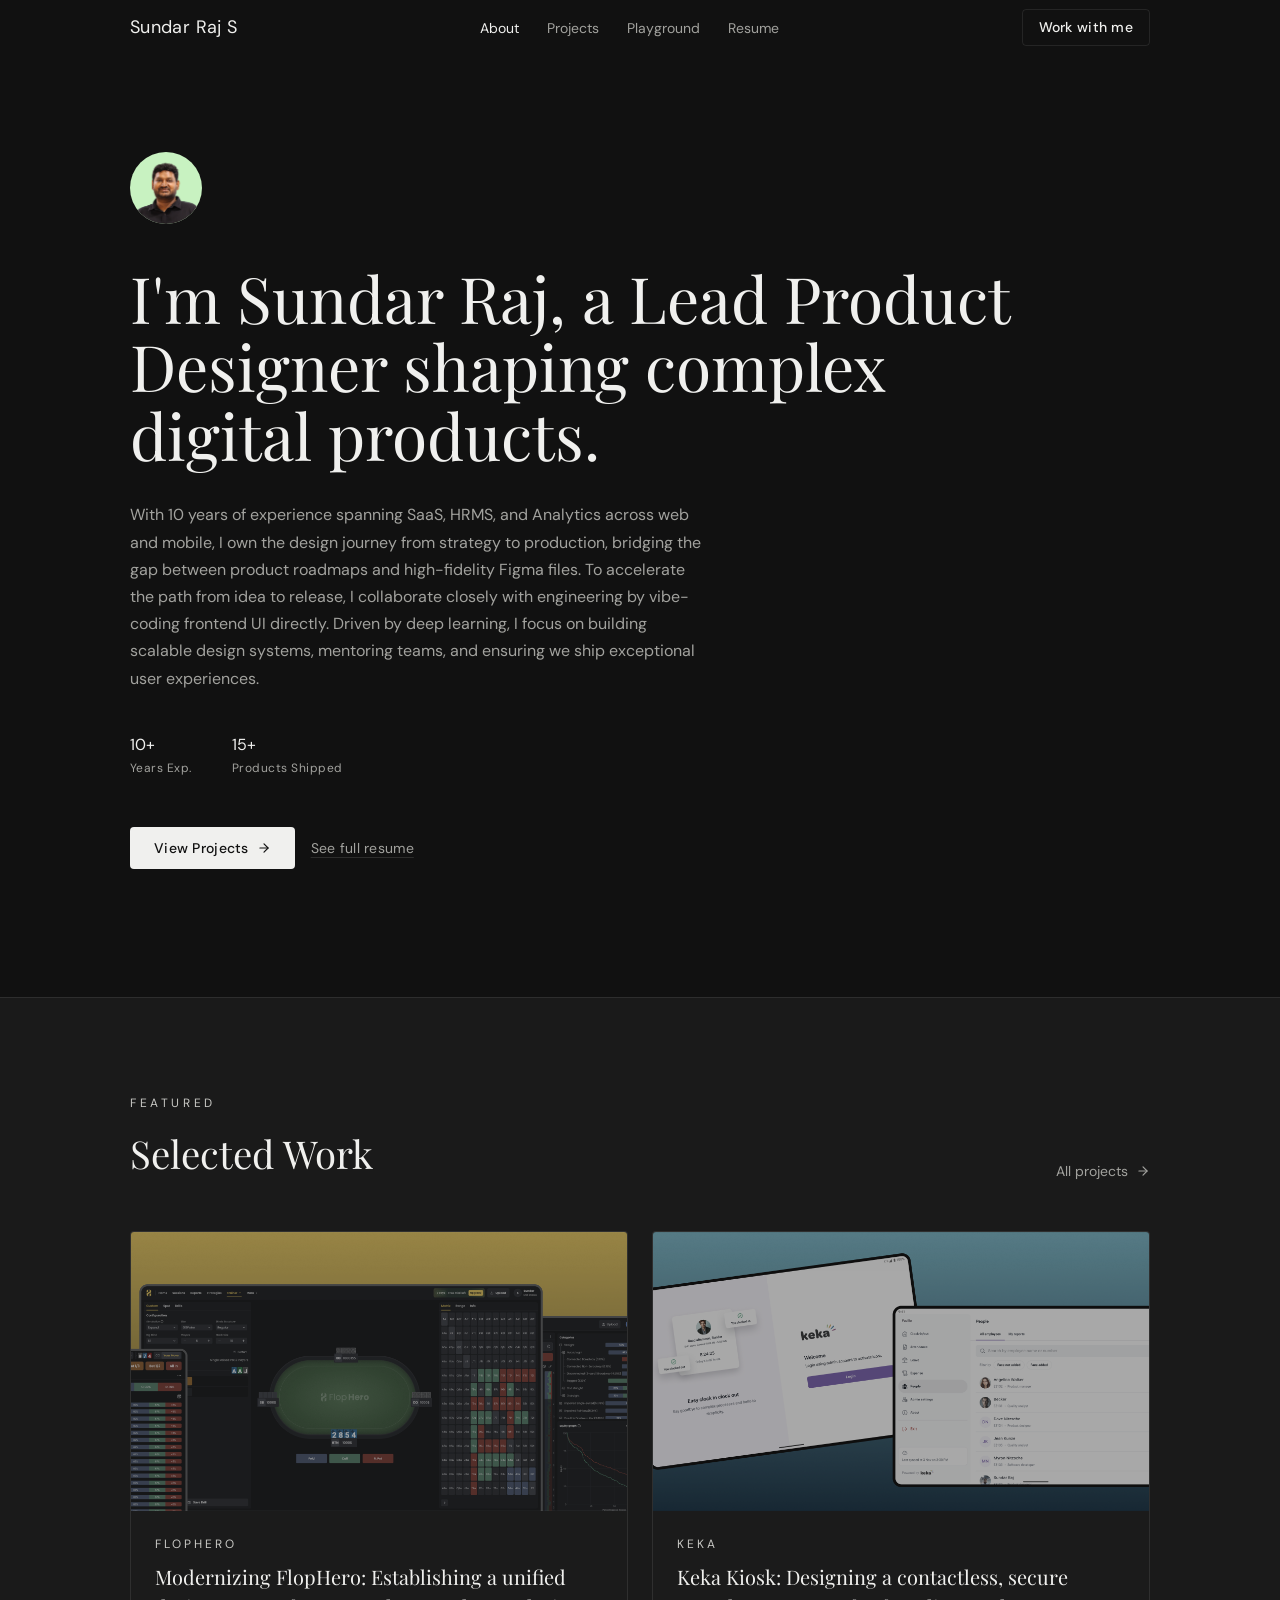
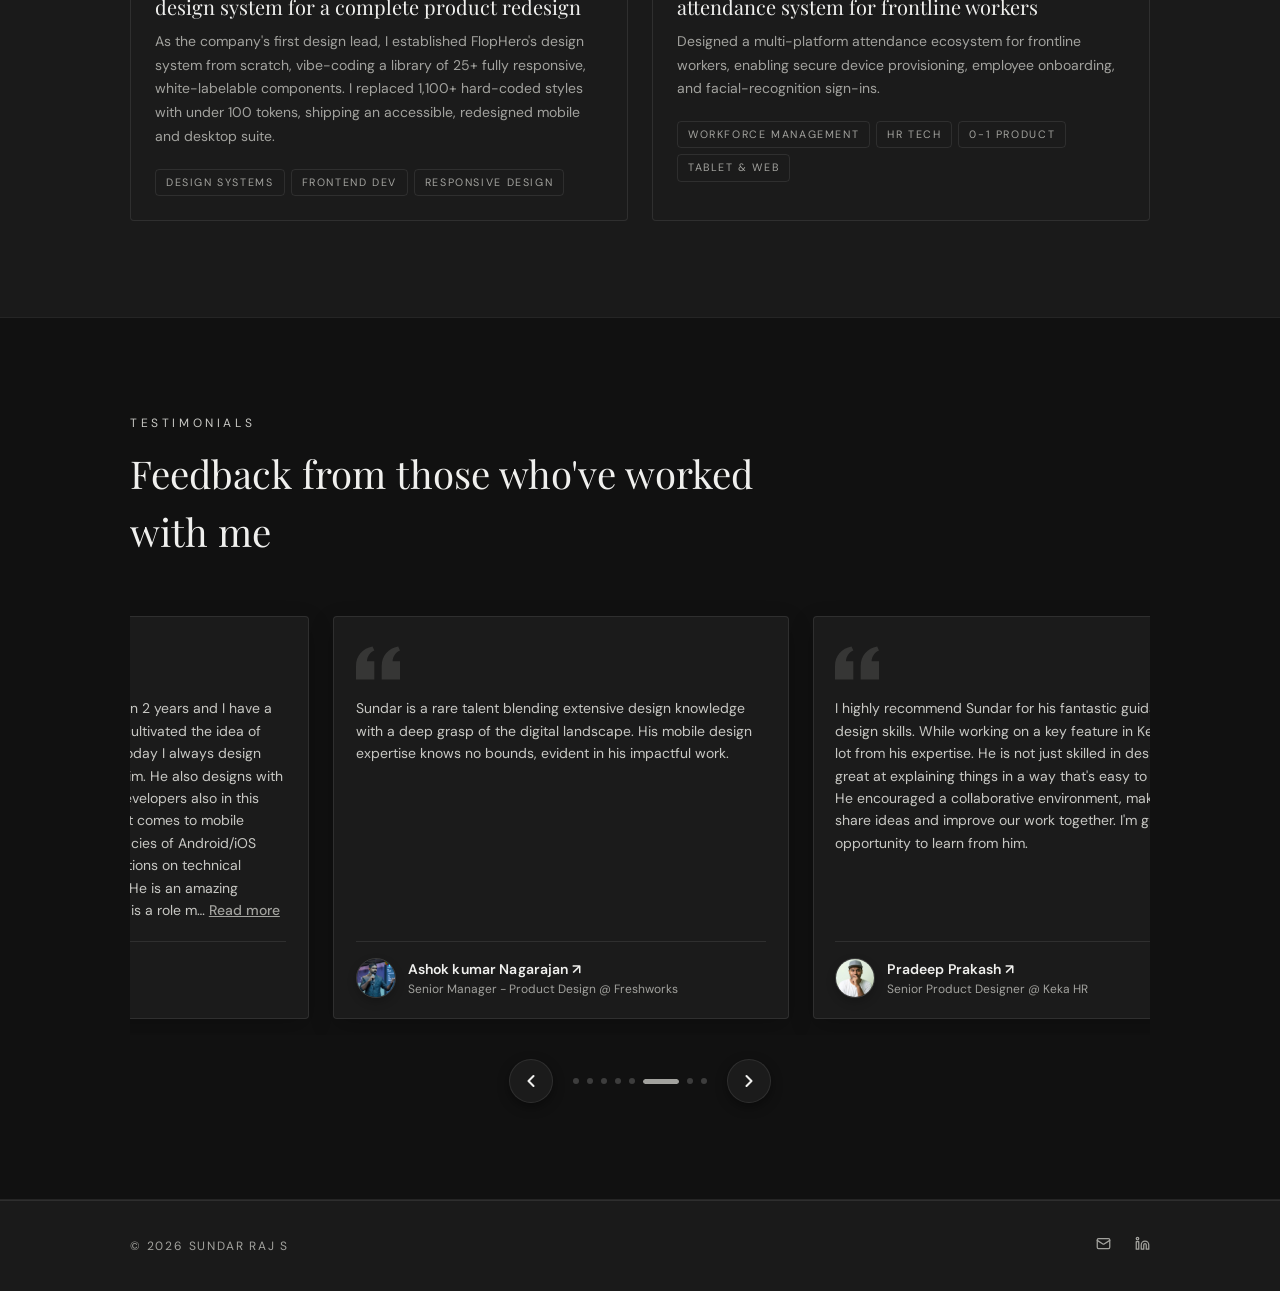
==== commit 9c90f3b0: "Fix navbar scroll border transition flash and bump CSS cache version" ====
--- a/index.html
+++ b/index.html
@@ -7,7 +7,7 @@
   <meta name="description" content="Portfolio of Sundar Raj S - Lead Product Designer with 10 years of experience shaping SaaS, HRMS, and Analytics from 0 to 1.">
   
   <!-- CSS Stylesheet (fonts loaded via @import in CSS) -->
-  <link rel="stylesheet" href="style.css?v=1.0.2">
+  <link rel="stylesheet" href="style.css?v=5.6.0">
   <link rel="icon" type="image/png" href="assets/images/favicon.png">
   
   <!-- Microsoft Clarity -->
--- a/style.css
+++ b/style.css
@@ -102,13 +102,14 @@
   height: var(--header-height);
   transition: background-color 0.4s ease, border-color 0.4s ease;
   background: transparent;
+  border-bottom: 1px solid rgba(240, 240, 238, 0);
 }
 
 #main-header.scrolled {
   background: rgba(17, 17, 17, 0.96);
   backdrop-filter: blur(4px);
   -webkit-backdrop-filter: blur(4px);
-  border-bottom: 1px solid var(--border-color);
+  border-bottom-color: var(--border-color);
 }
 
 .nav-container {
@@ -509,6 +510,64 @@
   background: rgba(17, 17, 17, 0.8);
 }
 
+/* Horizontal Project Card Modifier */
+.project-card.horizontal {
+  grid-column: 1 / -1;
+  display: flex;
+  flex-direction: row;
+  align-items: stretch;
+  width: 100%;
+}
+
+.project-card.horizontal .project-card-image {
+  flex: 0 0 320px;
+  width: 320px;
+  min-height: 100%;
+  background: #141414;
+  overflow: hidden;
+  position: relative;
+}
+
+.project-card.horizontal .project-card-image img {
+  width: 100%;
+  height: 100%;
+  object-fit: cover;
+  object-position: center;
+  opacity: 0.92;
+  filter: none;
+  transition: transform 0.6s cubic-bezier(0.16, 1, 0.3, 1), opacity 0.3s ease;
+}
+
+.project-card.horizontal:hover .project-card-image img {
+  transform: scale(1.04);
+  opacity: 1;
+}
+
+.project-card.horizontal .project-card-content {
+  flex: 1;
+  padding: 2rem 2.25rem;
+  display: flex;
+  flex-direction: column;
+  justify-content: center;
+}
+
+@media (max-width: 768px) {
+  .project-card.horizontal {
+    flex-direction: column;
+  }
+  .project-card.horizontal .project-card-image {
+    flex: none;
+    width: 100%;
+    aspect-ratio: 16 / 9;
+    min-height: auto;
+    border-right: none;
+    border-bottom: 1px solid var(--border-color);
+  }
+  .project-card.horizontal .project-card-content {
+    padding: 1.5rem;
+  }
+}
+
 /* ==========================================================================
    PROJECTS PAGE
    ========================================================================== */
@@ -519,14 +578,22 @@
 }
 
 .page-header {
-  margin-bottom: 3.5rem;
-}
-
-.page-title {
-  font-family: var(--font-serif);
+  margin-bottom: 4rem;
+}
+
+.page-title,
+.page-header h1 {
+  font-family: var(--font-sans);
   font-size: clamp(2.25rem, 4vw, 3rem);
-  font-weight: 400;
-  color: var(--text-primary);
+  font-weight: 600;
+  color: var(--text-primary);
+  margin-bottom: 0.25rem;
+}
+
+.page-subtitle,
+.page-header p {
+  font-size: 0.875rem;
+  color: var(--text-muted);
 }
 
 /* ==========================================================================
@@ -2057,149 +2124,135 @@
   transform: scale(1.03);
 }
 
-/* Features Breakdown Section */
-.playground-section-header {
+/* Claro Article — Plugin Identity & CTA */
+.plugin-identity {
+  display: flex;
+  align-items: center;
+  gap: 1rem;
+  margin-bottom: 1.5rem;
+}
+
+.plugin-icon {
+  width: 56px;
+  height: 56px;
+  border-radius: 12px;
+  border: 1px solid var(--border-color);
+  background: #1e1e1e;
+  flex-shrink: 0;
+}
+
+.plugin-cta-row {
+  margin-top: 2.25rem;
+  display: flex;
+  align-items: center;
+  gap: 1rem;
+  flex-wrap: wrap;
+}
+
+.plugin-compat-note {
+  font-size: 0.8rem;
+  color: var(--text-muted);
+}
+
+/* Claro Article Styles — unified width for text and images */
+.claro-page .container {
+  max-width: 840px;
+}
+
+.claro-page .case-study-hero {
+  margin-bottom: 2.5rem;
+  max-width: 100%;
+}
+
+.claro-page .case-study-title {
+  font-size: clamp(1.75rem, 3.2vw, 2.5rem);
+  line-height: 1.25;
+  margin-bottom: 1.25rem;
+  max-width: 100%;
+}
+
+.claro-page .case-study-subtitle {
+  max-width: 100%;
   margin-bottom: 2rem;
-}
-
-.playground-section-header .section-subtitle {
-  margin-bottom: 0.25rem;
-}
-
-.playground-section-header h2 {
-  font-family: var(--font-serif);
-  font-size: 1.75rem;
-  font-weight: 400;
-  color: var(--text-primary);
-}
-
-.playground-cards-grid {
-  display: grid;
-  grid-template-columns: repeat(2, 1fr);
-  gap: 1.75rem;
+  line-height: 1.7;
+}
+
+.claro-page .case-study-content {
+  max-width: 100%;
+  margin: 0;
+}
+
+.claro-page .case-study-section {
+  max-width: 100%;
   margin-bottom: 4rem;
 }
 
-.feature-detail-card {
-  background: var(--bg-card);
+.claro-page .case-study-section p {
+  max-width: 100%;
+  margin-left: 0;
+  margin-right: 0;
+}
+
+.claro-page .case-study-quote {
+  max-width: 100%;
+  margin-left: 0;
+  margin-right: 0;
+}
+
+.claro-page .article-divider {
+  border: none;
+  border-top: 1px solid var(--border-color);
+  margin: 2.75rem 0 3.5rem 0;
+  width: 100%;
+}
+
+.claro-page .claro-hero-image {
+  margin: 0 0 2.5rem 0;
+  background: transparent;
+  padding: 0;
+  border: none;
+  width: 100%;
+}
+
+.claro-page .case-study-full-image {
+  background: transparent;
+  padding: 0;
+  border: none;
+  margin: 3rem 0;
+  display: block;
+  width: 100%;
+}
+
+.claro-page .case-study-full-image img,
+.claro-page .claro-hero-image img {
+  width: 100%;
+  max-width: 100%;
+  max-height: none;
+  border-radius: var(--radius);
   border: 1px solid var(--border-color);
-  border-radius: var(--radius);
-  overflow: hidden;
-  display: flex;
-  flex-direction: column;
-  transition: border-color 0.3s ease, transform 0.3s ease;
-}
-
-.feature-detail-card:hover {
-  border-color: rgba(200, 200, 196, 0.25);
-  transform: translateY(-2px);
-}
-
-.feature-card-media {
-  aspect-ratio: 16 / 9;
-  background: #1c1c1c;
-  overflow: hidden;
-  position: relative;
-  border-bottom: 1px solid var(--border-color);
-}
-
-.feature-card-media img {
-  width: 100%;
-  height: 100%;
-  object-fit: cover;
-  transition: transform 0.6s ease, opacity 0.3s ease;
-  opacity: 0.9;
-}
-
-.feature-detail-card:hover .feature-card-media img {
-  transform: scale(1.04);
-  opacity: 1;
-}
-
-.feature-card-body {
-  padding: 1.5rem;
-  display: flex;
-  flex-direction: column;
-  flex-grow: 1;
-}
-
-.feature-card-step {
-  font-size: 0.72rem;
-  letter-spacing: 0.2em;
-  text-transform: uppercase;
-  color: var(--text-muted);
-  margin-bottom: 0.5rem;
   display: block;
 }
 
-.feature-card-body h3 {
-  font-family: var(--font-serif);
-  font-size: 1.25rem;
-  font-weight: 400;
-  color: var(--text-primary);
-  margin-bottom: 0.65rem;
-  line-height: 1.35;
-}
-
-.feature-card-body p {
-  font-size: 0.875rem;
-  color: var(--text-muted);
-  line-height: 1.7;
-  margin-bottom: 1.25rem;
-  flex-grow: 1;
-}
-
-/* Special Pricing Card */
-.pricing-story-card {
-  background: linear-gradient(145deg, #1b1b1b 0%, #151515 100%);
-  border: 1px solid var(--border-color);
-  border-radius: var(--radius);
-  padding: 2rem;
-  display: flex;
-  flex-direction: column;
-  justify-content: space-between;
-  position: relative;
-  overflow: hidden;
-}
-
-.pricing-story-card::before {
-  content: "";
-  position: absolute;
-  top: 0;
-  right: 0;
-  width: 160px;
-  height: 160px;
-  background: radial-gradient(circle, rgba(56, 189, 248, 0.08) 0%, transparent 70%);
-  pointer-events: none;
-}
-
-.pricing-comparison-list {
-  margin: 1.25rem 0 1.5rem;
-  display: flex;
-  flex-direction: column;
-  gap: 0.85rem;
-}
-
-.comparison-item {
-  display: flex;
-  align-items: flex-start;
-  gap: 0.75rem;
-  font-size: 0.85rem;
-  line-height: 1.5;
-}
-
-.comparison-cross {
-  color: #ef4444;
-  font-size: 1rem;
-  line-height: 1;
-  flex-shrink: 0;
-}
-
-.comparison-check {
-  color: #22c55e;
-  font-size: 1rem;
-  line-height: 1;
-  flex-shrink: 0;
+@media (max-width: 768px) {
+  .claro-page .case-study-full-image {
+    margin: 2rem 0;
+  }
+  .claro-page .article-divider {
+    margin: 2rem 0 2.5rem 0;
+  }
+}
+
+/* Inline article link */
+.article-inline-link {
+  color: var(--text-primary);
+  text-decoration: none;
+  border-bottom: 1px solid var(--text-muted);
+  transition: var(--transition-smooth);
+}
+
+.article-inline-link:hover {
+  color: #ffffff;
+  border-bottom-color: var(--text-primary);
 }
 
 /* Laboratory Next Card */
@@ -2234,10 +2287,6 @@
     gap: 1.75rem;
     padding: 1.5rem;
   }
-  .playground-cards-grid {
-    grid-template-columns: 1fr;
-    gap: 1.5rem;
-  }
   .lab-next-card {
     flex-direction: column;
     align-items: flex-start;
